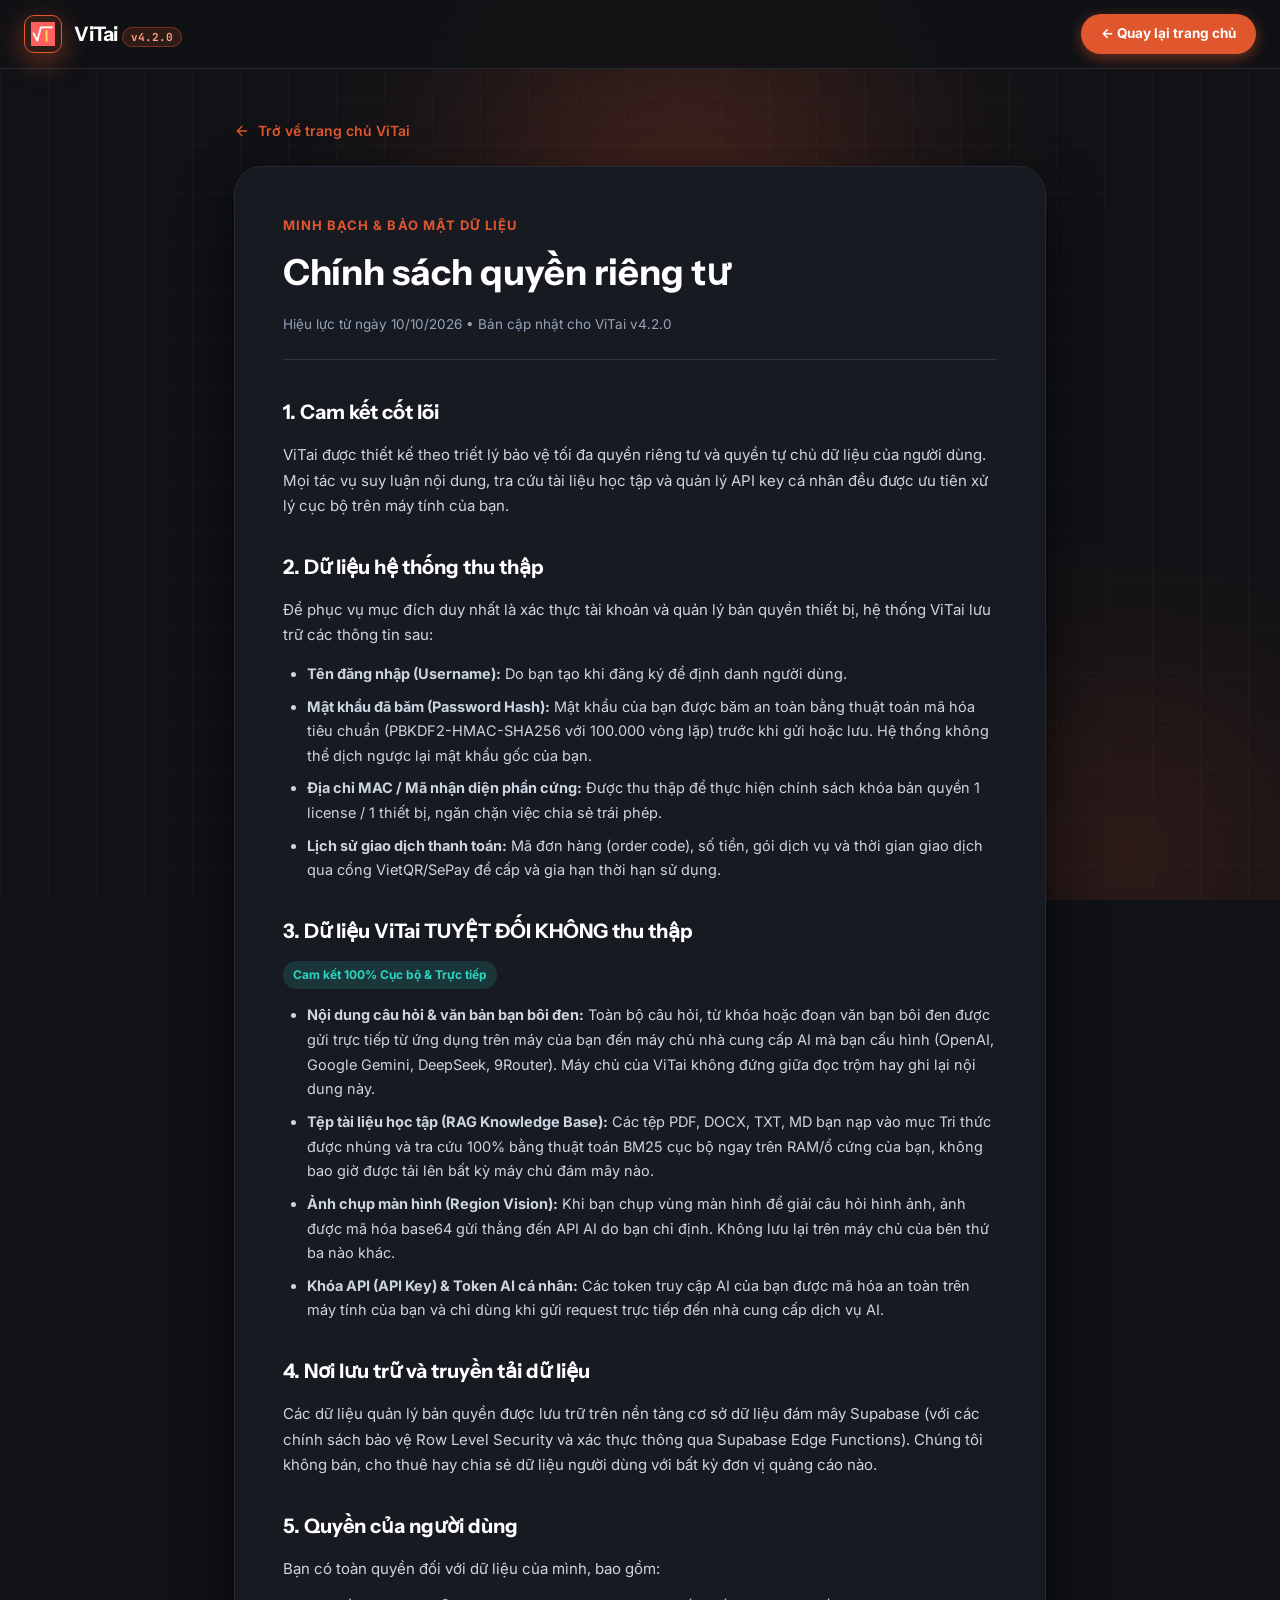
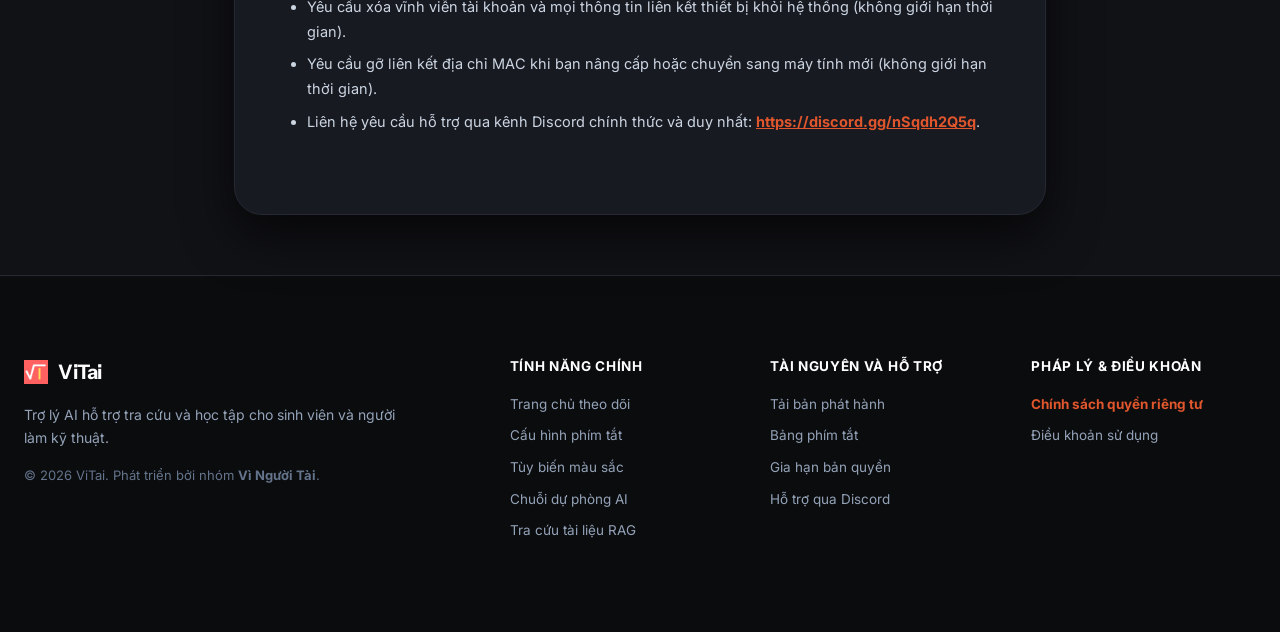
==== privacy.html @ c06ba9d6 "release(web): update to ViTai v4.2.0 and new month pack pricing" ====
<!DOCTYPE html>
<html lang="vi" data-theme="dark">
<head>
  <meta charset="UTF-8">
  <meta name="viewport" content="width=device-width, initial-scale=1.0, maximum-scale=1.0">
  <title>Chính sách quyền riêng tư - ViTai</title>
  <meta name="description" content="Chính sách quyền riêng tư và cam kết bảo vệ dữ liệu người dùng của ViTai.">
  <link rel="icon" type="image/x-icon" href="assets/icon.ico">
  
  <!-- Fonts -->
  <link rel="preconnect" href="https://fonts.googleapis.com">
  <link rel="preconnect" href="https://fonts.gstatic.com" crossorigin>
  <link href="https://fonts.googleapis.com/css2?family=Instrument+Sans:wght@500;600;700;800&family=Inter:wght@400;500;600;700;800&family=JetBrains+Mono:wght@500;700&display=swap" rel="stylesheet">
  
  <link rel="stylesheet" href="styles.css?v=4.2.0">
  <style>
    .legal-page-wrapper {
      max-width: 860px;
      margin: 120px auto 60px auto;
      padding: 0 24px;
      position: relative;
      z-index: 10;
    }
    .legal-card {
      background: var(--bg-surface);
      border: 1px solid var(--bg-surface-border);
      border-radius: var(--radius-xl);
      padding: 48px;
      box-shadow: var(--shadow-lg);
    }
    .legal-header {
      margin-bottom: 36px;
      border-bottom: 1px solid var(--bg-card-border);
      padding-bottom: 24px;
    }
    .legal-kicker {
      font-size: 13px;
      font-weight: 700;
      color: var(--accent-primary);
      text-transform: uppercase;
      letter-spacing: 0.08em;
      margin-bottom: 8px;
      display: block;
    }
    .legal-title {
      font-family: var(--font-display);
      font-size: 36px;
      font-weight: 800;
      color: var(--text-white);
      margin-bottom: 12px;
    }
    .legal-meta {
      font-size: 13.5px;
      color: var(--text-muted);
    }
    .legal-section {
      margin-bottom: 32px;
    }
    .legal-section h2 {
      font-family: var(--font-display);
      font-size: 20px;
      font-weight: 700;
      color: var(--text-white);
      margin-bottom: 14px;
      display: flex;
      align-items: center;
      gap: 10px;
    }
    .legal-section p {
      font-size: 15px;
      color: var(--text-primary);
      line-height: 1.7;
      margin-bottom: 14px;
    }
    .legal-section ul {
      padding-left: 24px;
      margin-bottom: 14px;
    }
    .legal-section li {
      font-size: 14.5px;
      color: var(--text-primary);
      line-height: 1.7;
      margin-bottom: 8px;
    }
    .legal-badge-safe {
      display: inline-block;
      padding: 4px 10px;
      border-radius: var(--radius-pill);
      background: rgba(45, 212, 191, 0.15);
      color: #2DD4BF;
      font-weight: 700;
      font-size: 12px;
    }
    .legal-badge-warn {
      display: inline-block;
      padding: 4px 10px;
      border-radius: var(--radius-pill);
      background: var(--accent-soft);
      color: #FFA07A;
      font-weight: 700;
      font-size: 12px;
    }
    .back-nav-link {
      display: inline-flex;
      align-items: center;
      gap: 8px;
      color: var(--accent-primary);
      font-weight: 600;
      font-size: 14px;
      margin-bottom: 24px;
    }
    .back-nav-link:hover {
      color: var(--accent-hover);
      transform: translateX(-4px);
    }
  </style>
</head>
<body>

  <!-- Background Ambient Glow & Grid -->
  <div class="ambient-glow" aria-hidden="true">
    <div class="glow-orb orb-primary"></div>
    <div class="glow-orb orb-secondary"></div>
    <div class="grid-overlay"></div>
  </div>

  <!-- NAVIGATION BAR (Rút gọn) -->
  <header class="navbar" id="navbar">
    <div class="nav-container">
      <a href="index.html" class="nav-brand" aria-label="ViTai Trang chủ">
        <div class="brand-logo-container">
          <img src="assets/logo.png" alt="ViTai Logo" class="brand-logo-img" onerror="this.src='assets/icon.ico'">
        </div>
        <div class="brand-info">
          <span class="brand-name">ViTai</span>
          <span class="brand-version-pill" data-app-version-v>v4.2.0</span>
        </div>
      </a>
      <div class="nav-actions">
        <a href="index.html" class="btn-nav-primary">
          <span>← Quay lại trang chủ</span>
        </a>
      </div>
    </div>
  </header>

  <!-- LEGAL CONTENT CONTAINER -->
  <main class="legal-page-wrapper">
    <a href="index.html" class="back-nav-link">
      <svg width="16" height="16" viewBox="0 0 24 24" fill="none" stroke="currentColor" stroke-width="2" stroke-linecap="round" stroke-linejoin="round">
        <line x1="19" y1="12" x2="5" y2="12"></line>
        <polyline points="12 19 5 12 12 5"></polyline>
      </svg>
      Trở về trang chủ ViTai
    </a>

    <article class="legal-card">
      <header class="legal-header">
        <span class="legal-kicker">MINH BẠCH & BẢO MẬT DỮ LIỆU</span>
        <h1 class="legal-title">Chính sách quyền riêng tư</h1>
        <p class="legal-meta">Hiệu lực từ ngày 10/10/2026 • Bản cập nhật cho ViTai v4.2.0</p>
      </header>

      <section class="legal-section">
        <h2>1. Cam kết cốt lõi</h2>
        <p>
          ViTai được thiết kế theo triết lý bảo vệ tối đa quyền riêng tư và quyền tự chủ dữ liệu của người dùng. Mọi tác vụ suy luận nội dung, tra cứu tài liệu học tập và quản lý API key cá nhân đều được ưu tiên xử lý cục bộ trên máy tính của bạn.
        </p>
      </section>

      <section class="legal-section">
        <h2>2. Dữ liệu hệ thống thu thập</h2>
        <p>Để phục vụ mục đích duy nhất là xác thực tài khoản và quản lý bản quyền thiết bị, hệ thống ViTai lưu trữ các thông tin sau:</p>
        <ul>
          <li><strong>Tên đăng nhập (Username):</strong> Do bạn tạo khi đăng ký để định danh người dùng.</li>
          <li><strong>Mật khẩu đã băm (Password Hash):</strong> Mật khẩu của bạn được băm an toàn bằng thuật toán mã hóa tiêu chuẩn (PBKDF2-HMAC-SHA256 với 100.000 vòng lặp) trước khi gửi hoặc lưu. Hệ thống không thể dịch ngược lại mật khẩu gốc của bạn.</li>
          <li><strong>Địa chỉ MAC / Mã nhận diện phần cứng:</strong> Được thu thập để thực hiện chính sách khóa bản quyền 1 license / 1 thiết bị, ngăn chặn việc chia sẻ trái phép.</li>
          <li><strong>Lịch sử giao dịch thanh toán:</strong> Mã đơn hàng (order code), số tiền, gói dịch vụ và thời gian giao dịch qua cổng VietQR/SePay để cấp và gia hạn thời hạn sử dụng.</li>
        </ul>
      </section>

      <section class="legal-section">
        <h2>3. Dữ liệu ViTai TUYỆT ĐỐI KHÔNG thu thập</h2>
        <p><span class="legal-badge-safe">Cam kết 100% Cục bộ & Trực tiếp</span></p>
        <ul>
          <li><strong>Nội dung câu hỏi & văn bản bạn bôi đen:</strong> Toàn bộ câu hỏi, từ khóa hoặc đoạn văn bạn bôi đen được gửi trực tiếp từ ứng dụng trên máy của bạn đến máy chủ nhà cung cấp AI mà bạn cấu hình (OpenAI, Google Gemini, DeepSeek, 9Router). Máy chủ của ViTai không đứng giữa đọc trộm hay ghi lại nội dung này.</li>
          <li><strong>Tệp tài liệu học tập (RAG Knowledge Base):</strong> Các tệp PDF, DOCX, TXT, MD bạn nạp vào mục Tri thức được nhúng và tra cứu 100% bằng thuật toán BM25 cục bộ ngay trên RAM/ổ cứng của bạn, không bao giờ được tải lên bất kỳ máy chủ đám mây nào.</li>
          <li><strong>Ảnh chụp màn hình (Region Vision):</strong> Khi bạn chụp vùng màn hình để giải câu hỏi hình ảnh, ảnh được mã hóa base64 gửi thẳng đến API AI do bạn chỉ định. Không lưu lại trên máy chủ của bên thứ ba nào khác.</li>
          <li><strong>Khóa API (API Key) & Token AI cá nhân:</strong> Các token truy cập AI của bạn được mã hóa an toàn trên máy tính của bạn và chỉ dùng khi gửi request trực tiếp đến nhà cung cấp dịch vụ AI.</li>
        </ul>
      </section>

      <section class="legal-section">
        <h2>4. Nơi lưu trữ và truyền tải dữ liệu</h2>
        <p>
          Các dữ liệu quản lý bản quyền được lưu trữ trên nền tảng cơ sở dữ liệu đám mây Supabase (với các chính sách bảo vệ Row Level Security và xác thực thông qua Supabase Edge Functions). Chúng tôi không bán, cho thuê hay chia sẻ dữ liệu người dùng với bất kỳ đơn vị quảng cáo nào.
        </p>
      </section>

      <section class="legal-section">
        <h2>5. Quyền của người dùng</h2>
        <p>Bạn có toàn quyền đối với dữ liệu của mình, bao gồm:</p>
        <ul>
          <li>Yêu cầu xóa vĩnh viễn tài khoản và mọi thông tin liên kết thiết bị khỏi hệ thống (không giới hạn thời gian).</li>
          <li>Yêu cầu gỡ liên kết địa chỉ MAC khi bạn nâng cấp hoặc chuyển sang máy tính mới (không giới hạn thời gian).</li>
          <li>Liên hệ yêu cầu hỗ trợ qua kênh Discord chính thức và duy nhất: <a href="https://discord.gg/nSqdh2Q5q" target="_blank" rel="noopener noreferrer" style="color: var(--accent-primary); font-weight: 700; text-decoration: underline;">https://discord.gg/nSqdh2Q5q</a>.</li>
        </ul>
      </section>
    </article>
  </main>

  <!-- FOOTER -->
  <footer class="footer">
    <div class="section-container footer-content">
      <div class="footer-brand-info">
        <div class="footer-brand-logo">
          <img src="assets/logo.png" alt="ViTai" class="brand-logo-img">
          <span class="brand-name">ViTai</span>
        </div>
        <p class="footer-tagline">
          Trợ lý AI hỗ trợ tra cứu và học tập cho sinh viên và người làm kỹ thuật.
        </p>
        <p class="footer-copyright">
          © 2026 ViTai. Phát triển bởi nhóm <strong>Vì Người Tài</strong>.
        </p>
      </div>

      <div class="footer-nav-col">
        <h4>Tính năng chính</h4>
        <a href="index.html#feature-trang-chu">Trang chủ theo dõi</a>
        <a href="index.html#feature-cau-hinh">Cấu hình phím tắt</a>
        <a href="index.html#feature-giao-dien">Tùy biến màu sắc</a>
        <a href="index.html#feature-nguon-ai">Chuỗi dự phòng AI</a>
        <a href="index.html#feature-tai-lieu">Tra cứu tài liệu RAG</a>
      </div>

      <div class="footer-nav-col">
        <h4>Tài nguyên và hỗ trợ</h4>
        <a href="index.html#download">Tải bản phát hành</a>
        <a href="index.html#hotkeys">Bảng phím tắt</a>
        <a href="index.html#pricing">Gia hạn bản quyền</a>
        <a href="https://discord.gg/nSqdh2Q5q" target="_blank" rel="noopener noreferrer">Hỗ trợ qua Discord</a>
      </div>

      <div class="footer-nav-col">
        <h4>Pháp lý & Điều khoản</h4>
        <a href="privacy.html" style="color: var(--accent-primary); font-weight: 700;">Chính sách quyền riêng tư</a>
        <a href="terms.html">Điều khoản sử dụng</a>
      </div>
    </div>
  </footer>

  <script src="app.js?v=4.2.0"></script>
</body>
</html>
---- styles.css ----
/* ==========================================================================
   ViTai v4.2.0 - Official Theme & Bencho UI System Specification
   Design Tokens matching ViTai src/vitai/ui/theme.py:
   - Dark Theme: Sleek Carbon (#111216, #181A22, #1E212B, #242836)
   - Signature ViTai Accent: #E0562D / #FF5722 (Coral / Burnt Orange)
   - Slate Text Hierarchy: #F8FAFC, #CBD5E1, #94A3B8, #64748B
   - Bencho Micro-Interactions: Image Compare Drag, Tilt, Pill Snapping
   ========================================================================== */

:root {
  /* ViTai Brand Accent (Coral / Burnt Orange) */
  --accent-primary: #E0562D;
  --accent-hover: #FF5722;
  --accent-active: #C4431C;
  --accent-glow: rgba(224, 86, 45, 0.45);
  --accent-soft: rgba(224, 86, 45, 0.15);

  /* Elevation Surface Hierarchy (Dark Carbon) */
  --bg-canvas: #111216;      /* e0 */
  --bg-surface: #181A22;     /* e1 */
  --bg-surface-border: #262933;
  --bg-card: #1E212B;        /* e2 */
  --bg-card-border: #2F3444;
  --bg-active: #242836;      /* e3 */

  /* Text System */
  --text-white: #FFFFFF;
  --text-strong: #F8FAFC;
  --text-primary: #CBD5E1;
  --text-muted: #94A3B8;
  --text-subtle: #64748B;

  /* Status Tokens */
  --status-green: #2DD4BF;
  --status-yellow: #F59E0B;
  --status-red: #EF4444;
  --status-blue: #3B82F6;

  /* Typography */
  --font-display: 'Instrument Sans', 'Segoe UI', -apple-system, sans-serif;
  --font-body: 'Inter', -apple-system, BlinkMacSystemFont, sans-serif;
  --font-mono: 'JetBrains Mono', Consolas, monospace;

  /* Layout Radius & Shadows */
  --radius-sm: 8px;
  --radius-md: 14px;
  --radius-lg: 20px;
  --radius-xl: 28px;
  --radius-pill: 9999px;

  --shadow-sm: 0 4px 12px rgba(0, 0, 0, 0.25);
  --shadow-md: 0 10px 30px rgba(0, 0, 0, 0.45);
  --shadow-lg: 0 20px 50px rgba(0, 0, 0, 0.65);
  --shadow-accent: 0 8px 28px var(--accent-glow);
}

/* ==========================================================================
   Reset & Global Baseline
   ========================================================================== */

*, *::before, *::after {
  box-sizing: border-box;
  margin: 0;
  padding: 0;
}

html {
  scroll-behavior: smooth;
  font-size: 16px;
  color-scheme: dark;
}

body {
  font-family: var(--font-body);
  background-color: var(--bg-canvas);
  color: var(--text-primary);
  line-height: 1.6;
  overflow-x: hidden;
  -webkit-font-smoothing: antialiased;
  -moz-osx-font-smoothing: grayscale;
  text-rendering: optimizeLegibility;
}

a {
  color: inherit;
  text-decoration: none;
  transition: all 0.2s ease;
}

button {
  font-family: inherit;
  cursor: pointer;
  border: none;
  outline: none;
  background: none;
  transition: all 0.2s ease;
}

/* ==========================================================================
   Ambient Background Glow & Tech Grid
   ========================================================================== */

.ambient-glow {
  position: absolute;
  top: 0;
  left: 0;
  width: 100%;
  height: 100%;
  pointer-events: none;
  overflow: hidden;
  z-index: 0;
}

.glow-orb {
  position: absolute;
  border-radius: 50%;
  filter: blur(100px);
  opacity: 0.35;
}

.orb-primary {
  top: -100px;
  left: 30%;
  width: 600px;
  height: 600px;
  background: radial-gradient(circle, var(--accent-primary) 0%, transparent 70%);
}

.orb-secondary {
  top: 600px;
  right: -100px;
  width: 500px;
  height: 500px;
  background: radial-gradient(circle, #FF5722 0%, transparent 70%);
  opacity: 0.2;
}

.grid-overlay {
  position: absolute;
  top: 0;
  left: 0;
  width: 100%;
  height: 100%;
  background-image: 
    linear-gradient(to right, rgba(255, 255, 255, 0.02) 1px, transparent 1px),
    linear-gradient(to bottom, rgba(255, 255, 255, 0.02) 1px, transparent 1px);
  background-size: 48px 48px;
}

/* ==========================================================================
   Navigation Bar (Glassmorphic)
   ========================================================================== */

.navbar {
  position: fixed;
  top: 0;
  left: 0;
  width: 100%;
  z-index: 1000;
  background: rgba(17, 18, 22, 0.85);
  backdrop-filter: blur(18px);
  -webkit-backdrop-filter: blur(18px);
  border-bottom: 1px solid var(--bg-surface-border);
  transition: all 0.3s ease;
}

.nav-container {
  max-width: 1320px;
  margin: 0 auto;
  padding: 14px 24px;
  display: flex;
  align-items: center;
  justify-content: space-between;
}

.nav-brand {
  display: flex;
  align-items: center;
  gap: 12px;
}

.brand-logo-container {
  width: 38px;
  height: 38px;
  border-radius: 10px;
  background: var(--accent-soft);
  border: 1px solid var(--accent-primary);
  display: flex;
  align-items: center;
  justify-content: center;
  box-shadow: var(--shadow-accent);
}

.brand-logo-img {
  width: 24px;
  height: 24px;
  object-fit: contain;
}

.brand-name {
  font-family: var(--font-display);
  font-size: 20px;
  font-weight: 800;
  color: var(--text-white);
  letter-spacing: -0.02em;
}

.brand-version-pill {
  font-family: var(--font-mono);
  font-size: 11px;
  font-weight: 700;
  background: var(--accent-soft);
  color: #FFA07A;
  border: 1px solid rgba(224, 86, 45, 0.4);
  padding: 2px 8px;
  border-radius: var(--radius-pill);
}

.nav-menu {
  display: flex;
  align-items: center;
  gap: 28px;
}

.nav-link {
  font-size: 14px;
  font-weight: 600;
  color: var(--text-muted);
  display: flex;
  align-items: center;
  gap: 6px;
  padding: 6px 0;
  position: relative;
}

.nav-link:hover {
  color: var(--text-white);
}

.nav-link::after {
  content: '';
  position: absolute;
  bottom: 0;
  left: 0;
  width: 0%;
  height: 2px;
  background: var(--accent-primary);
  border-radius: 2px;
  transition: width 0.25s ease;
}

.nav-link:hover::after {
  width: 100%;
}

.btn-nav-primary {
  display: inline-flex;
  align-items: center;
  gap: 8px;
  background: var(--accent-primary);
  color: #FFFFFF;
  font-size: 13.5px;
  font-weight: 700;
  padding: 9px 20px;
  border-radius: var(--radius-pill);
  box-shadow: 0 4px 14px var(--accent-glow);
  transition: all 0.25s ease;
}

.btn-nav-primary:hover {
  background: var(--accent-hover);
  transform: translateY(-2px);
  box-shadow: 0 6px 20px rgba(224, 86, 45, 0.65);
}

.burger-btn {
  display: none;
  flex-direction: column;
  gap: 6px;
  padding: 8px;
}

.burger-line {
  width: 22px;
  height: 2px;
  background: var(--text-white);
  border-radius: 2px;
}

/* Mobile Drawer */
.mobile-drawer {
  position: fixed;
  top: 0;
  right: -100%;
  width: 100%;
  max-width: 320px;
  height: 100vh;
  background: var(--bg-surface);
  z-index: 2000;
  padding: 24px;
  display: flex;
  flex-direction: column;
  box-shadow: -10px 0 35px rgba(0, 0, 0, 0.7);
  transition: right 0.35s cubic-bezier(0.16, 1, 0.3, 1);
}

.mobile-drawer.open {
  right: 0;
}

.drawer-header {
  display: flex;
  align-items: center;
  justify-content: space-between;
  margin-bottom: 28px;
}

.drawer-close-btn {
  font-size: 22px;
  color: var(--text-muted);
}

.drawer-menu {
  display: flex;
  flex-direction: column;
  gap: 16px;
}

.drawer-item {
  font-size: 15px;
  font-weight: 600;
  color: var(--text-white);
  padding: 8px 0;
}

.drawer-footer {
  margin-top: auto;
}

/* ==========================================================================
   Hero Section
   ========================================================================== */

.hero-section {
  position: relative;
  padding-top: 130px;
  padding-bottom: 90px;
  background: radial-gradient(circle at 50% 15%, rgba(224, 86, 45, 0.15) 0%, rgba(17, 18, 22, 0.98) 75%);
  overflow: hidden;
}

.section-container {
  max-width: 1320px;
  margin: 0 auto;
  padding: 0 24px;
}

.hero-grid {
  display: grid;
  grid-template-columns: 1.05fr 1.15fr;
  align-items: center;
  gap: 52px;
  position: relative;
  z-index: 10;
}

.hero-chip {
  display: inline-flex;
  align-items: center;
  gap: 8px;
  background: var(--accent-soft);
  border: 1px solid rgba(224, 86, 45, 0.35);
  padding: 6px 16px;
  border-radius: var(--radius-pill);
  font-size: 13px;
  color: #FFA07A;
  margin-bottom: 24px;
}

.chip-dot {
  width: 8px;
  height: 8px;
  border-radius: 50%;
  background: var(--accent-primary);
  box-shadow: 0 0 10px var(--accent-primary);
}

.hero-heading {
  font-family: var(--font-display);
  font-size: 46px;
  font-weight: 800;
  line-height: 1.15;
  letter-spacing: -0.03em;
  color: var(--text-white);
  margin-bottom: 20px;
}

.hero-word {
  display: inline-block;
  will-change: transform, opacity;
}

.gradient-text {
  background: linear-gradient(135deg, #FFFFFF 20%, #FFA07A 60%, var(--accent-primary) 100%);
  -webkit-background-clip: text;
  -webkit-text-fill-color: transparent;
}

.hero-subtext {
  font-size: 17px;
  color: var(--text-muted);
  line-height: 1.6;
  margin-bottom: 32px;
  max-width: 540px;
}

.hero-subtext strong {
  color: var(--text-white);
}

.hero-cta-wrapper {
  display: flex;
  align-items: center;
  gap: 16px;
  margin-bottom: 36px;
  flex-wrap: wrap;
}

.btn-hero-primary {
  display: inline-flex;
  align-items: center;
  gap: 14px;
  background: var(--accent-primary);
  color: #FFFFFF;
  padding: 15px 30px;
  border-radius: var(--radius-pill);
  box-shadow: var(--shadow-accent);
  transition: all 0.25s cubic-bezier(0.16, 1, 0.3, 1);
}

.btn-hero-primary:hover {
  background: var(--accent-hover);
  transform: translateY(-3px) scale(1.02);
  box-shadow: 0 12px 32px rgba(224, 86, 45, 0.65);
}

.btn-hero-secondary {
  display: inline-flex;
  align-items: center;
  gap: 14px;
  background: var(--bg-surface);
  color: var(--text-white);
  border: 1px solid var(--bg-surface-border);
  padding: 15px 28px;
  border-radius: var(--radius-pill);
  transition: all 0.25s ease;
}

.btn-hero-secondary:hover {
  background: var(--bg-card);
  border-color: var(--accent-primary);
  transform: translateY(-3px);
}

.cta-text-group {
  display: flex;
  flex-direction: column;
  text-align: left;
}

.cta-main {
  font-size: 15px;
  font-weight: 800;
  line-height: 1.2;
}

.cta-sub {
  font-size: 12px;
  font-weight: 500;
  opacity: 0.8;
}

.hero-metrics {
  display: flex;
  align-items: center;
  gap: 20px;
  padding-top: 20px;
  border-top: 1px solid rgba(255, 255, 255, 0.08);
}

.metric-item {
  display: flex;
  flex-direction: column;
}

.metric-value {
  font-family: var(--font-display);
  font-size: 22px;
  font-weight: 800;
  color: var(--text-white);
}

.metric-label {
  font-size: 12px;
  color: var(--text-subtle);
}

.metric-divider {
  width: 1px;
  height: 28px;
  background: rgba(255, 255, 255, 0.08);
}

/* ==========================================================================
   Hero Visual Frame & Bencho Card Setup
   ========================================================================== */

.hero-card-frame {
  background: var(--bg-surface);
  border: 1px solid var(--bg-surface-border);
  border-radius: var(--radius-xl);
  overflow: hidden;
  box-shadow: var(--shadow-lg), 0 0 35px rgba(224, 86, 45, 0.2);
}

.card-glass-header {
  background: var(--bg-card);
  padding: 12px 18px;
  border-bottom: 1px solid var(--bg-surface-border);
  display: flex;
  align-items: center;
  gap: 12px;
}

.window-dots {
  display: flex;
  align-items: center;
  gap: 6px;
}

.dot {
  width: 9px;
  height: 9px;
  border-radius: 50%;
}

.dot.red { background: #EF4444; }
.dot.yellow { background: #F59E0B; }
.dot.green { background: #10B981; }

.window-title-tag {
  font-size: 12px;
  font-weight: 700;
  color: var(--text-white);
  flex-grow: 1;
}

.drag-hint-pill {
  font-size: 11px;
  font-weight: 600;
  color: var(--accent-primary);
  background: var(--accent-soft);
  padding: 3px 8px;
  border-radius: var(--radius-pill);
}

/* ==========================================================================
   BENCHO IMAGE COMPARE COMPONENT (Core Interactive Element)
   ========================================================================== */

.bencho-compare-widget {
  width: 100%;
  position: relative;
  background: #0B0C0E;
  user-select: none;
  -webkit-user-select: none;
}

.compare-viewport {
  position: relative;
  width: 100%;
  overflow: hidden;
  aspect-ratio: 1020 / 700;
  cursor: ew-resize;
  background: #0B0C0E;
}

.compare-layer {
  position: absolute;
  top: 0;
  left: 0;
  width: 100%;
  height: 100%;
  object-fit: cover;
  pointer-events: none;
  display: block;
}

.compare-layer-clip {
  position: absolute;
  top: 0;
  left: 0;
  width: 100%;
  height: 100%;
  overflow: hidden;
  pointer-events: none;
  transition: clip-path 0.05s linear;
}

/* Vertical Draggable Divider Line & Handle */
.compare-divider {
  position: absolute;
  top: 0;
  bottom: 0;
  width: 2px;
  pointer-events: none;
  z-index: 30;
  transform: translateX(-50%);
  transition: left 0.05s linear;
}

.divider-line {
  position: absolute;
  top: 0;
  bottom: 0;
  left: 0;
  width: 2px;
  background: #FFFFFF;
  box-shadow: 0 0 10px rgba(0, 0, 0, 0.7), 0 0 4px var(--accent-primary);
}

.divider-handle {
  position: absolute;
  top: 50%;
  left: 50%;
  transform: translate(-50%, -50%);
  width: 36px;
  height: 36px;
  border-radius: 50%;
  background: #FFFFFF;
  color: #111216;
  display: flex;
  align-items: center;
  justify-content: center;
  box-shadow: 0 4px 16px rgba(0, 0, 0, 0.6), 0 0 12px var(--accent-glow);
  pointer-events: auto;
  cursor: ew-resize;
  border: 2px solid var(--accent-primary);
  transition: transform 0.2s ease, box-shadow 0.2s ease;
}

.divider-handle:hover {
  transform: translate(-50%, -50%) scale(1.15);
  box-shadow: 0 6px 20px rgba(224, 86, 45, 0.7);
}

/* Floating Badges for Dark and Light Theme */
.theme-label-tag {
  position: absolute;
  bottom: 14px;
  display: inline-flex;
  align-items: center;
  gap: 6px;
  padding: 5px 12px;
  border-radius: var(--radius-pill);
  font-size: 11.5px;
  font-weight: 700;
  backdrop-filter: blur(12px);
  z-index: 25;
  pointer-events: none;
}

.tag-dark {
  left: 14px;
  background: rgba(17, 18, 22, 0.85);
  color: #FFFFFF;
  border: 1px solid rgba(255, 255, 255, 0.15);
}

.tag-light {
  right: 14px;
  background: rgba(255, 255, 255, 0.9);
  color: #0F172A;
  border: 1px solid rgba(0, 0, 0, 0.1);
  box-shadow: 0 2px 10px rgba(0, 0, 0, 0.15);
}

.dot-indicator {
  width: 7px;
  height: 7px;
  border-radius: 50%;
}

.dark-dot { background: var(--accent-primary); }
.light-dot { background: #3B82F6; }

/* Snapping Action Toolbar */
.compare-action-bar {
  background: var(--bg-card);
  padding: 12px 18px;
  border-top: 1px solid var(--bg-surface-border);
  display: flex;
  align-items: center;
  justify-content: space-between;
  gap: 16px;
}

.compare-caption {
  font-size: 12.5px;
  color: var(--text-muted);
  line-height: 1.4;
}

.snap-buttons {
  display: flex;
  align-items: center;
  gap: 6px;
  flex-shrink: 0;
}

.snap-btn {
  font-size: 11.5px;
  font-weight: 700;
  color: var(--text-muted);
  background: rgba(255, 255, 255, 0.05);
  border: 1px solid rgba(255, 255, 255, 0.08);
  padding: 5px 11px;
  border-radius: var(--radius-sm);
  transition: all 0.2s ease;
}

.snap-btn:hover {
  background: rgba(255, 255, 255, 0.12);
  color: var(--text-white);
}

.snap-btn.active {
  background: var(--accent-primary);
  color: #FFFFFF;
  border-color: var(--accent-primary);
  box-shadow: 0 2px 8px var(--accent-glow);
}

/* ==========================================================================
   Sticky Feature Pills Bar (Bencho Navigation)
   ========================================================================== */

.feature-pills-bar {
  position: sticky;
  top: 67px;
  z-index: 900;
  background: rgba(17, 18, 22, 0.92);
  backdrop-filter: blur(16px);
  border-bottom: 1px solid var(--bg-surface-border);
  padding: 12px 0;
}

.pills-scroll-container {
  max-width: 1320px;
  margin: 0 auto;
  padding: 0 24px;
  display: flex;
  align-items: center;
  gap: 10px;
  overflow-x: auto;
  scrollbar-width: none;
}

.pills-scroll-container::-webkit-scrollbar {
  display: none;
}

.feature-pill {
  display: inline-flex;
  align-items: center;
  gap: 7px;
  background: var(--bg-surface);
  border: 1px solid var(--bg-surface-border);
  padding: 8px 16px;
  border-radius: var(--radius-pill);
  font-size: 13px;
  font-weight: 600;
  color: var(--text-muted);
  white-space: nowrap;
  transition: all 0.2s ease;
}

.feature-pill:hover {
  color: var(--text-white);
  border-color: rgba(224, 86, 45, 0.4);
  background: var(--bg-card);
}

.feature-pill.active {
  background: var(--accent-soft);
  color: #FFA07A;
  border-color: var(--accent-primary);
  box-shadow: 0 2px 10px rgba(224, 86, 45, 0.25);
}

/* ==========================================================================
   9 Feature Detail Sections (Alternating 2-Column Rows)
   ========================================================================== */

.showcase-sections-wrapper {
  padding: 40px 0 80px 0;
}

.feature-detail-section {
  padding: 90px 0;
  border-bottom: 1px solid rgba(255, 255, 255, 0.05);
}

.feature-detail-section.alt-surface {
  background-color: #14161C;
}

.feature-detail-grid {
  display: grid;
  grid-template-columns: 1fr 1.15fr;
  align-items: center;
  gap: 56px;
}

.feature-detail-grid.reverse {
  grid-template-columns: 1.15fr 1fr;
}

.feature-info-col {
  max-width: 540px;
}

.kicker-tag {
  font-size: 12px;
  font-weight: 800;
  letter-spacing: 0.08em;
  color: var(--accent-primary);
  display: inline-block;
  margin-bottom: 12px;
}

.feature-title {
  font-family: var(--font-display);
  font-size: 32px;
  font-weight: 800;
  line-height: 1.25;
  color: var(--text-white);
  margin-bottom: 18px;
}

.feature-description {
  font-size: 15.5px;
  color: var(--text-muted);
  line-height: 1.65;
  margin-bottom: 24px;
}

.feature-highlights {
  list-style: none;
  display: flex;
  flex-direction: column;
  gap: 14px;
}

.feature-highlights li {
  position: relative;
  padding-left: 22px;
  font-size: 14px;
  color: var(--text-muted);
  line-height: 1.5;
}

.feature-highlights li::before {
  content: '✦';
  position: absolute;
  left: 0;
  top: 0;
  color: var(--accent-primary);
  font-size: 13px;
}

.feature-highlights strong {
  color: var(--text-white);
}

.feature-highlights code {
  font-family: var(--font-mono);
  background: rgba(0, 0, 0, 0.35);
  color: #FFA07A;
  padding: 2px 5px;
  border-radius: 4px;
}

.feature-visual-col {
  border-radius: var(--radius-xl);
  overflow: hidden;
  box-shadow: var(--shadow-md);
  border: 1px solid var(--bg-surface-border);
}

/* ==========================================================================
   Hotkey Matrix Table
   ========================================================================== */

.hotkeys-section {
  padding: 100px 0;
  background-color: var(--bg-canvas);
}

.section-header-center {
  text-align: center;
  max-width: 720px;
  margin: 0 auto 60px auto;
}

.section-kicker {
  font-size: 12.5px;
  font-weight: 800;
  letter-spacing: 0.1em;
  color: var(--accent-primary);
  display: inline-block;
  margin-bottom: 12px;
}

.section-title {
  font-family: var(--font-display);
  font-size: 36px;
  font-weight: 800;
  line-height: 1.2;
  color: var(--text-white);
  margin-bottom: 16px;
}

.section-subtitle {
  font-size: 16px;
  color: var(--text-muted);
}

.hotkey-table-card {
  background: var(--bg-surface);
  border: 1px solid var(--bg-surface-border);
  border-radius: var(--radius-xl);
  overflow: hidden;
  box-shadow: var(--shadow-md);
}

.table-responsive {
  overflow-x: auto;
}

.bencho-table {
  width: 100%;
  border-collapse: collapse;
  text-align: left;
}

.bencho-table th {
  background: var(--bg-card);
  padding: 16px 22px;
  font-size: 13px;
  font-weight: 700;
  color: var(--accent-primary);
  text-transform: uppercase;
  letter-spacing: 0.05em;
  border-bottom: 1px solid var(--bg-surface-border);
}

.bencho-table td {
  padding: 18px 22px;
  font-size: 14px;
  color: var(--text-muted);
  border-bottom: 1px solid rgba(255, 255, 255, 0.04);
}

.bencho-table tr:last-child td {
  border-bottom: none;
}

.bencho-table tr:hover td {
  background: rgba(255, 255, 255, 0.02);
}

.kbd {
  display: inline-block;
  font-family: var(--font-mono);
  font-size: 13px;
  font-weight: 700;
  background: #0B0C0E;
  color: #FFFFFF;
  padding: 5px 10px;
  border-radius: 6px;
  box-shadow: 0 2px 0 #000;
  border: 1px solid rgba(255, 255, 255, 0.12);
  margin-right: 4px;
}

/* ==========================================================================
   Download Hub Section
   ========================================================================== */

.download-section {
  padding: 100px 0;
  background: #14161C;
  border-top: 1px solid var(--bg-surface-border);
  border-bottom: 1px solid var(--bg-surface-border);
}

.download-cards-grid {
  display: flex;
  justify-content: center;
  align-items: stretch;
  max-width: 680px;
  margin: 0 auto;
}

.download-card {
  width: 100%;
  background: var(--bg-surface);
  border: 1px solid var(--bg-surface-border);
  border-radius: var(--radius-xl);
  padding: 38px;
  display: flex;
  flex-direction: column;
  position: relative;
  transition: all 0.3s ease;
  opacity: 1 !important;
  visibility: visible !important;
}

.download-card[hidden] {
  display: none !important;
  visibility: hidden !important;
}

.dl-switch-os-link {
  display: inline-flex;
  align-items: center;
  gap: 6px;
  margin-top: 18px;
  font-size: 13px;
  font-weight: 600;
  color: var(--text-muted);
  cursor: pointer;
  background: none;
  border: none;
  padding: 6px 12px;
  border-radius: var(--radius-sm);
  background: rgba(255, 255, 255, 0.04);
  align-self: center;
  transition: all 0.2s ease;
}

.dl-switch-os-link:hover {
  color: var(--accent-hover);
  background: rgba(255, 255, 255, 0.08);
}

.download-card:hover {
  transform: translateY(-4px);
  box-shadow: var(--shadow-lg);
}

.download-card.featured-download {
  border-color: var(--accent-primary);
  background: linear-gradient(180deg, rgba(224, 86, 45, 0.1) 0%, var(--bg-surface) 100%);
  box-shadow: 0 0 35px rgba(224, 86, 45, 0.2);
}

.download-badge {
  position: absolute;
  top: 18px;
  right: 24px;
  font-size: 11px;
  font-weight: 800;
  background: var(--accent-primary);
  color: #FFFFFF;
  padding: 4px 14px;
  border-radius: var(--radius-pill);
}

.dl-os-row {
  display: flex;
  align-items: center;
  gap: 18px;
  margin-bottom: 24px;
}

.dl-os-icon {
  width: 60px;
  height: 60px;
  border-radius: var(--radius-md);
  display: flex;
  align-items: center;
  justify-content: center;
}

.dl-os-icon.win-icon {
  background: rgba(0, 164, 239, 0.15);
  color: #00A4EF;
}

.dl-os-icon.linux-icon {
  background: rgba(254, 231, 92, 0.15);
  color: #FEE75C;
}

.dl-title {
  font-family: var(--font-display);
  font-size: 24px;
  font-weight: 800;
  color: var(--text-white);
}

.dl-sub {
  font-size: 13.5px;
  color: var(--text-subtle);
}

.dl-specs-box {
  display: flex;
  flex-direction: column;
  gap: 10px;
  background: var(--bg-card);
  padding: 18px 20px;
  border-radius: var(--radius-md);
  margin-bottom: 28px;
}

.spec-item {
  display: flex;
  justify-content: space-between;
  font-size: 13px;
  color: var(--text-muted);
}

.spec-item strong {
  color: var(--text-white);
}

.dl-btn-group {
  display: flex;
  flex-direction: column;
  gap: 12px;
  margin-top: auto;
  margin-bottom: 20px;
}

.btn-dl-primary {
  display: flex;
  align-items: center;
  justify-content: center;
  gap: 10px;
  background: var(--accent-primary);
  color: #FFFFFF;
  padding: 14px 22px;
  border-radius: var(--radius-pill);
  font-size: 15px;
  font-weight: 700;
  box-shadow: var(--shadow-accent);
}

.btn-dl-primary:hover {
  background: var(--accent-hover);
  transform: translateY(-2px);
  box-shadow: 0 8px 24px rgba(224, 86, 45, 0.65);
}

.btn-dl-secondary {
  display: flex;
  align-items: center;
  justify-content: center;
  gap: 10px;
  background: rgba(255, 255, 255, 0.06);
  color: var(--text-muted);
  border: 1px solid var(--bg-surface-border);
  padding: 14px 22px;
  border-radius: var(--radius-pill);
  font-size: 14px;
  font-weight: 600;
}

.btn-dl-secondary:hover {
  background: rgba(255, 255, 255, 0.12);
  color: var(--text-white);
}

.dl-guide-note {
  font-size: 12px;
  color: var(--text-subtle);
  line-height: 1.5;
}

.dl-guide-note code {
  font-family: var(--font-mono);
  background: rgba(0, 0, 0, 0.35);
  color: #FFA07A;
  padding: 2px 6px;
  border-radius: 4px;
}

/* ==========================================================================
   Pricing & VietQR Modal
   ========================================================================== */

.pricing-section {
  padding: 100px 0;
  background: var(--bg-canvas);
}

.pricing-grid {
  display: grid;
  grid-template-columns: 1fr 1.15fr;
  gap: 32px;
  max-width: 940px;
  margin: 0 auto;
  align-items: center;
}

.pricing-card {
  background: var(--bg-surface);
  border: 1px solid var(--bg-surface-border);
  border-radius: var(--radius-xl);
  padding: 40px;
  display: flex;
  flex-direction: column;
  position: relative;
  transition: transform 0.25s ease, box-shadow 0.25s ease, border-color 0.25s ease;
}

.pricing-card:hover {
  transform: translateY(-4px);
  box-shadow: var(--shadow-lg);
}

.pricing-card.featured-plan {
  border-color: var(--accent-primary);
  background: linear-gradient(180deg, rgba(224, 86, 45, 0.12) 0%, var(--bg-surface) 100%);
  box-shadow: 0 0 35px rgba(224, 86, 45, 0.25);
  transform: scale(1.03);
}

.pricing-card.featured-plan:hover {
  transform: scale(1.03) translateY(-4px);
  box-shadow: 0 16px 45px rgba(224, 86, 45, 0.35);
}

.plan-highlight-badge {
  position: absolute;
  top: -14px;
  right: 28px;
  background: var(--status-green);
  color: #042F2E;
  font-size: 11.5px;
  font-weight: 800;
  padding: 4px 14px;
  border-radius: var(--radius-pill);
}

.plan-name {
  font-family: var(--font-display);
  font-size: 22px;
  font-weight: 800;
  color: var(--text-white);
  margin-bottom: 12px;
}

.plan-price-wrap {
  display: flex;
  align-items: baseline;
  gap: 6px;
}

.price-amount {
  font-family: var(--font-display);
  font-size: 40px;
  font-weight: 900;
  color: var(--text-white);
  line-height: 1;
}

.price-curr {
  font-size: 18px;
  font-weight: 600;
  color: var(--text-muted);
}

.plan-duration {
  font-size: 13px;
  color: var(--text-subtle);
  margin-top: 8px;
}

.plan-checklist {
  list-style: none;
  display: flex;
  flex-direction: column;
  gap: 12px;
  margin: 28px 0 32px 0;
}

.plan-checklist li {
  font-size: 14px;
  color: var(--text-muted);
}

.plan-checklist strong {
  color: var(--status-green);
}

.btn-pricing {
  width: 100%;
  padding: 14px;
  border-radius: var(--radius-pill);
  font-size: 15px;
  font-weight: 700;
  text-align: center;
  background: rgba(255, 255, 255, 0.08);
  color: var(--text-white);
  border: 1px solid var(--bg-surface-border);
}

.btn-pricing:hover {
  background: rgba(255, 255, 255, 0.16);
  transform: translateY(-2px);
}

.btn-pricing.primary-action {
  background: var(--accent-primary);
  border-color: var(--accent-primary);
  box-shadow: var(--shadow-accent);
}

.btn-pricing.primary-action:hover {
  background: var(--accent-hover);
  box-shadow: 0 8px 24px rgba(224, 86, 45, 0.65);
}

.pricing-note-sub {
  font-size: 14px;
  color: var(--accent-hover);
  margin-top: 8px;
  font-weight: 500;
}

/* Discord Community Banner in Download Section */
.discord-community-card {
  margin-top: 36px;
  background: linear-gradient(135deg, rgba(88, 101, 242, 0.12) 0%, rgba(30, 33, 43, 0.95) 100%);
  border: 1px solid rgba(88, 101, 242, 0.35);
  border-radius: var(--radius-xl);
  padding: 28px 36px;
  display: flex;
  align-items: center;
  justify-content: space-between;
  gap: 24px;
  box-shadow: 0 10px 30px rgba(0, 0, 0, 0.35);
  transition: transform 0.25s ease, border-color 0.25s ease, box-shadow 0.25s ease;
}

.discord-community-card:hover {
  transform: translateY(-3px);
  border-color: rgba(88, 101, 242, 0.65);
  box-shadow: 0 14px 40px rgba(88, 101, 242, 0.25);
}

.discord-card-left {
  display: flex;
  align-items: center;
  gap: 20px;
}

.discord-icon-badge {
  width: 56px;
  height: 56px;
  border-radius: 16px;
  background: #5865F2;
  color: #FFFFFF;
  display: flex;
  align-items: center;
  justify-content: center;
  flex-shrink: 0;
  box-shadow: 0 8px 24px rgba(88, 101, 242, 0.45);
}

.discord-card-title {
  font-family: var(--font-display);
  font-size: 18px;
  font-weight: 700;
  color: var(--text-white);
  margin-bottom: 6px;
}

.discord-card-desc {
  font-size: 14px;
  color: var(--text-muted);
  line-height: 1.5;
  max-width: 600px;
}

.btn-discord-join {
  display: inline-flex;
  align-items: center;
  gap: 10px;
  background: #5865F2;
  color: #FFFFFF;
  padding: 13px 24px;
  border-radius: var(--radius-pill);
  font-size: 14px;
  font-weight: 700;
  white-space: nowrap;
  box-shadow: 0 6px 20px rgba(88, 101, 242, 0.35);
  transition: all 0.25s ease;
}

.btn-discord-join:hover {
  background: #4752C4;
  transform: translateY(-2px);
  box-shadow: 0 10px 28px rgba(88, 101, 242, 0.55);
}

@media (max-width: 768px) {
  .discord-community-card {
    flex-direction: column;
    text-align: center;
    padding: 24px;
  }
  .discord-card-left {
    flex-direction: column;
    text-align: center;
  }
  .btn-discord-join {
    width: 100%;
    justify-content: center;
  }
}

/* Toast */
.bencho-toast {
  position: fixed;
  bottom: 28px;
  right: 28px;
  background: var(--accent-primary);
  color: #FFFFFF;
  padding: 12px 24px;
  border-radius: var(--radius-pill);
  font-size: 14px;
  font-weight: 700;
  box-shadow: var(--shadow-accent);
  z-index: 4000;
  opacity: 0;
  transform: translateY(12px);
  transition: all 0.25s ease;
  pointer-events: none;
}

.bencho-toast.show {
  opacity: 1;
  transform: translateY(0);
}

/* ==========================================================================
   Footer
   ========================================================================== */

.footer {
  background: #0B0C0E;
  padding: 80px 0 40px 0;
  border-top: 1px solid var(--bg-surface-border);
}

.footer-content {
  display: grid;
  grid-template-columns: 2fr 1fr 1fr 1fr;
  gap: 36px;
  margin-bottom: 40px;
}

.footer-brand-logo {
  display: flex;
  align-items: center;
  gap: 10px;
  margin-bottom: 16px;
}

.footer-tagline {
  font-size: 14px;
  color: var(--text-muted);
  margin-bottom: 16px;
  max-width: 380px;
}

.footer-copyright {
  font-size: 13px;
  color: var(--text-subtle);
}

.footer-copyright a {
  color: var(--accent-primary);
  text-decoration: underline;
}

.footer-nav-col h4 {
  font-size: 13.5px;
  font-weight: 700;
  color: var(--text-white);
  text-transform: uppercase;
  letter-spacing: 0.05em;
  margin-bottom: 16px;
}

.footer-nav-col a {
  display: block;
  font-size: 13.5px;
  color: var(--text-muted);
  margin-bottom: 10px;
}

.footer-nav-col a:hover {
  color: var(--accent-primary);
  transform: translateX(3px);
}

/* ==========================================================================
   Responsive Breakpoints
   ========================================================================== */

@media (max-width: 1024px) {
  .hero-grid {
    grid-template-columns: 1fr;
    text-align: center;
  }

  .hero-subtext {
    margin-left: auto;
    margin-right: auto;
  }

  .hero-cta-wrapper {
    justify-content: center;
  }

  .hero-metrics {
    justify-content: center;
  }

  .feature-detail-grid,
  .feature-detail-grid.reverse {
    grid-template-columns: 1fr;
    gap: 40px;
  }

  .feature-info-col {
    max-width: 100%;
  }

  .download-cards-grid {
    grid-template-columns: 1fr;
  }

  .pricing-grid {
    grid-template-columns: 1fr;
    max-width: 480px;
  }

  .pricing-card.featured-plan {
    transform: none;
  }

  .footer-content {
    grid-template-columns: 1fr 1fr;
  }
}

@media (max-width: 768px) {
  .nav-menu, .btn-nav-primary {
    display: none;
  }

  .burger-btn {
    display: flex;
  }

  .hero-heading {
    font-size: 34px;
  }

  .feature-title {
    font-size: 26px;
  }

  .footer-content {
    grid-template-columns: 1fr;
    gap: 32px;
  }
}

/* ==========================================================================
   Mandatory First-Time Disclaimer Modal
   ========================================================================== */
.disclaimer-overlay {
  position: fixed;
  inset: 0;
  z-index: 99999;
  background: rgba(9, 10, 14, 0.9);
  backdrop-filter: blur(20px);
  -webkit-backdrop-filter: blur(20px);
  display: flex;
  align-items: center;
  justify-content: center;
  padding: 20px;
  opacity: 0;
  visibility: hidden;
  transition: opacity 0.25s ease, visibility 0.25s ease;
}

.disclaimer-overlay.active {
  opacity: 1;
  visibility: visible;
}

.disclaimer-dialog {
  background: var(--bg-surface);
  border: 1px solid var(--bg-card-border);
  border-radius: var(--radius-xl);
  box-shadow: 0 24px 64px rgba(0, 0, 0, 0.75), 0 0 0 1px rgba(255, 255, 255, 0.05);
  max-width: 580px;
  width: 100%;
  max-height: 90vh;
  overflow-y: auto;
  padding: 36px 32px;
  display: flex;
  flex-direction: column;
  text-align: left;
  transform: scale(0.97) translateY(12px);
  transition: transform 0.25s cubic-bezier(0.16, 1, 0.3, 1);
}

.disclaimer-overlay.active .disclaimer-dialog {
  transform: scale(1) translateY(0);
}

.disclaimer-icon-wrap {
  width: 52px;
  height: 52px;
  border-radius: 14px;
  background: var(--accent-soft);
  color: var(--accent-primary);
  display: flex;
  align-items: center;
  justify-content: center;
  margin-bottom: 20px;
  border: 1px solid rgba(224, 86, 45, 0.3);
  flex-shrink: 0;
}

.disclaimer-title {
  font-family: var(--font-display);
  font-size: 24px;
  font-weight: 800;
  color: var(--text-white);
  letter-spacing: -0.02em;
  margin-bottom: 16px;
}

.disclaimer-body {
  font-size: 14.5px;
  line-height: 1.65;
  color: var(--text-primary);
  display: flex;
  flex-direction: column;
  gap: 14px;
  margin-bottom: 18px;
}

.disclaimer-body p {
  margin: 0;
}

.disclaimer-sub-note {
  font-size: 13px;
  color: var(--text-muted);
  margin-bottom: 26px;
}

.disclaimer-sub-note a {
  color: var(--accent-hover);
  text-decoration: underline;
  text-underline-offset: 3px;
  font-weight: 600;
}

.disclaimer-sub-note a:hover {
  color: var(--text-white);
}

.disclaimer-checkbox-row {
  display: flex;
  align-items: flex-start;
  gap: 12px;
  cursor: pointer;
  margin-bottom: 20px;
  padding: 12px 14px;
  background: rgba(255, 255, 255, 0.03);
  border: 1px solid var(--border-subtle);
  border-radius: var(--radius-md);
  font-size: 13px;
  line-height: 1.55;
  color: var(--text-primary);
  text-align: left;
  user-select: none;
  transition: border-color 0.2s ease, background 0.2s ease;
}

.disclaimer-checkbox-row:hover {
  background: rgba(255, 255, 255, 0.05);
  border-color: rgba(224, 86, 45, 0.4);
}

.disclaimer-checkbox-row input[type="checkbox"] {
  margin-top: 2px;
  width: 17px;
  height: 17px;
  accent-color: var(--accent-primary);
  flex-shrink: 0;
  cursor: pointer;
}

.disclaimer-actions {
  display: flex;
  flex-direction: column;
}

.disclaimer-btn-accept {
  background: var(--accent-primary);
  color: #ffffff;
  font-family: var(--font-body);
  font-size: 14.5px;
  font-weight: 700;
  line-height: 1.45;
  padding: 16px 24px;
  border-radius: var(--radius-md);
  min-height: 50px;
  cursor: pointer;
  text-align: center;
  box-shadow: 0 4px 16px var(--accent-glow);
  transition: background 0.2s ease, transform 0.2s ease, box-shadow 0.2s ease, opacity 0.2s ease;
  border: none;
}

.disclaimer-btn-accept:hover:not(:disabled) {
  background: var(--accent-hover);
  transform: translateY(-1px);
  box-shadow: 0 6px 22px var(--accent-glow);
}

.disclaimer-btn-accept:active:not(:disabled) {
  transform: translateY(0);
}

.disclaimer-btn-accept:disabled {
  background: rgba(255, 255, 255, 0.06);
  color: var(--text-muted);
  cursor: not-allowed;
  transform: none;
  box-shadow: none;
  opacity: 0.55;
  border: 1px solid var(--border-subtle);
}

.disclaimer-btn-accept:focus-visible {
  outline: 3px solid #ffffff;
  outline-offset: 3px;
}

/* Download Card & Footer Disclaimer Boxes */
.dl-disclaimer-box {
  margin-top: 14px;
  padding: 12px 14px;
  background: rgba(245, 158, 11, 0.06);
  border: 1px solid rgba(245, 158, 11, 0.25);
  border-radius: var(--radius-md);
  text-align: left;
}

.dl-disclaimer-box p {
  margin: 0;
  font-size: 12px;
  line-height: 1.55;
  color: #FCD34D;
}

.footer-legal-notice {
  margin-top: 24px;
  padding: 14px 18px;
  background: rgba(245, 158, 11, 0.05);
  border: 1px solid rgba(245, 158, 11, 0.2);
  border-radius: var(--radius-md);
  text-align: center;
}

.footer-legal-notice p {
  margin: 0;
  font-size: 12.5px;
  line-height: 1.6;
  color: #FCD34D;
}

@media (max-width: 480px) {
  .disclaimer-dialog {
    padding: 26px 20px;
    border-radius: var(--radius-lg);
  }

  .disclaimer-title {
    font-size: 21px;
    margin-bottom: 14px;
  }

  .disclaimer-body {
    font-size: 13.5px;
    gap: 12px;
  }

  .disclaimer-btn-accept {
    font-size: 13.5px;
    padding: 14px 18px;
  }
}

/* ==========================================================================
   Accessibility: Reduced Motion
   Disables decorative CSS transitions/animations for users with vestibular needs
   ========================================================================== */
@media (prefers-reduced-motion: reduce) {
  html {
    scroll-behavior: auto !important;
  }

  *, *::before, *::after {
    animation-duration: 0.01ms !important;
    animation-iteration-count: 1 !important;
    transition-duration: 0.01ms !important;
    scroll-behavior: auto !important;
  }
}

/* Referral Offer Banner */
.pricing-referral-banner {
  max-width: 820px;
  margin: -6px auto 36px auto;
  background: linear-gradient(135deg, rgba(224, 86, 45, 0.12) 0%, rgba(245, 158, 11, 0.08) 100%);
  border: 1px solid rgba(224, 86, 45, 0.35);
  border-radius: var(--radius-lg);
  padding: 16px 24px;
  display: flex;
  align-items: center;
  gap: 16px;
  box-shadow: 0 4px 24px rgba(224, 86, 45, 0.12);
}

.pricing-referral-banner .referral-gift-icon {
  font-size: 26px;
  line-height: 1;
  flex-shrink: 0;
}

.pricing-referral-banner .referral-banner-content {
  font-size: 14.5px;
  color: var(--text-white);
  line-height: 1.6;
}

.pricing-referral-banner .referral-banner-content strong {
  color: #FFA07A;
}

@media (max-width: 768px) {
  .pricing-referral-banner {
    flex-direction: column;
    text-align: center;
    gap: 10px;
    padding: 16px 18px;
    margin-bottom: 28px;
  }
}
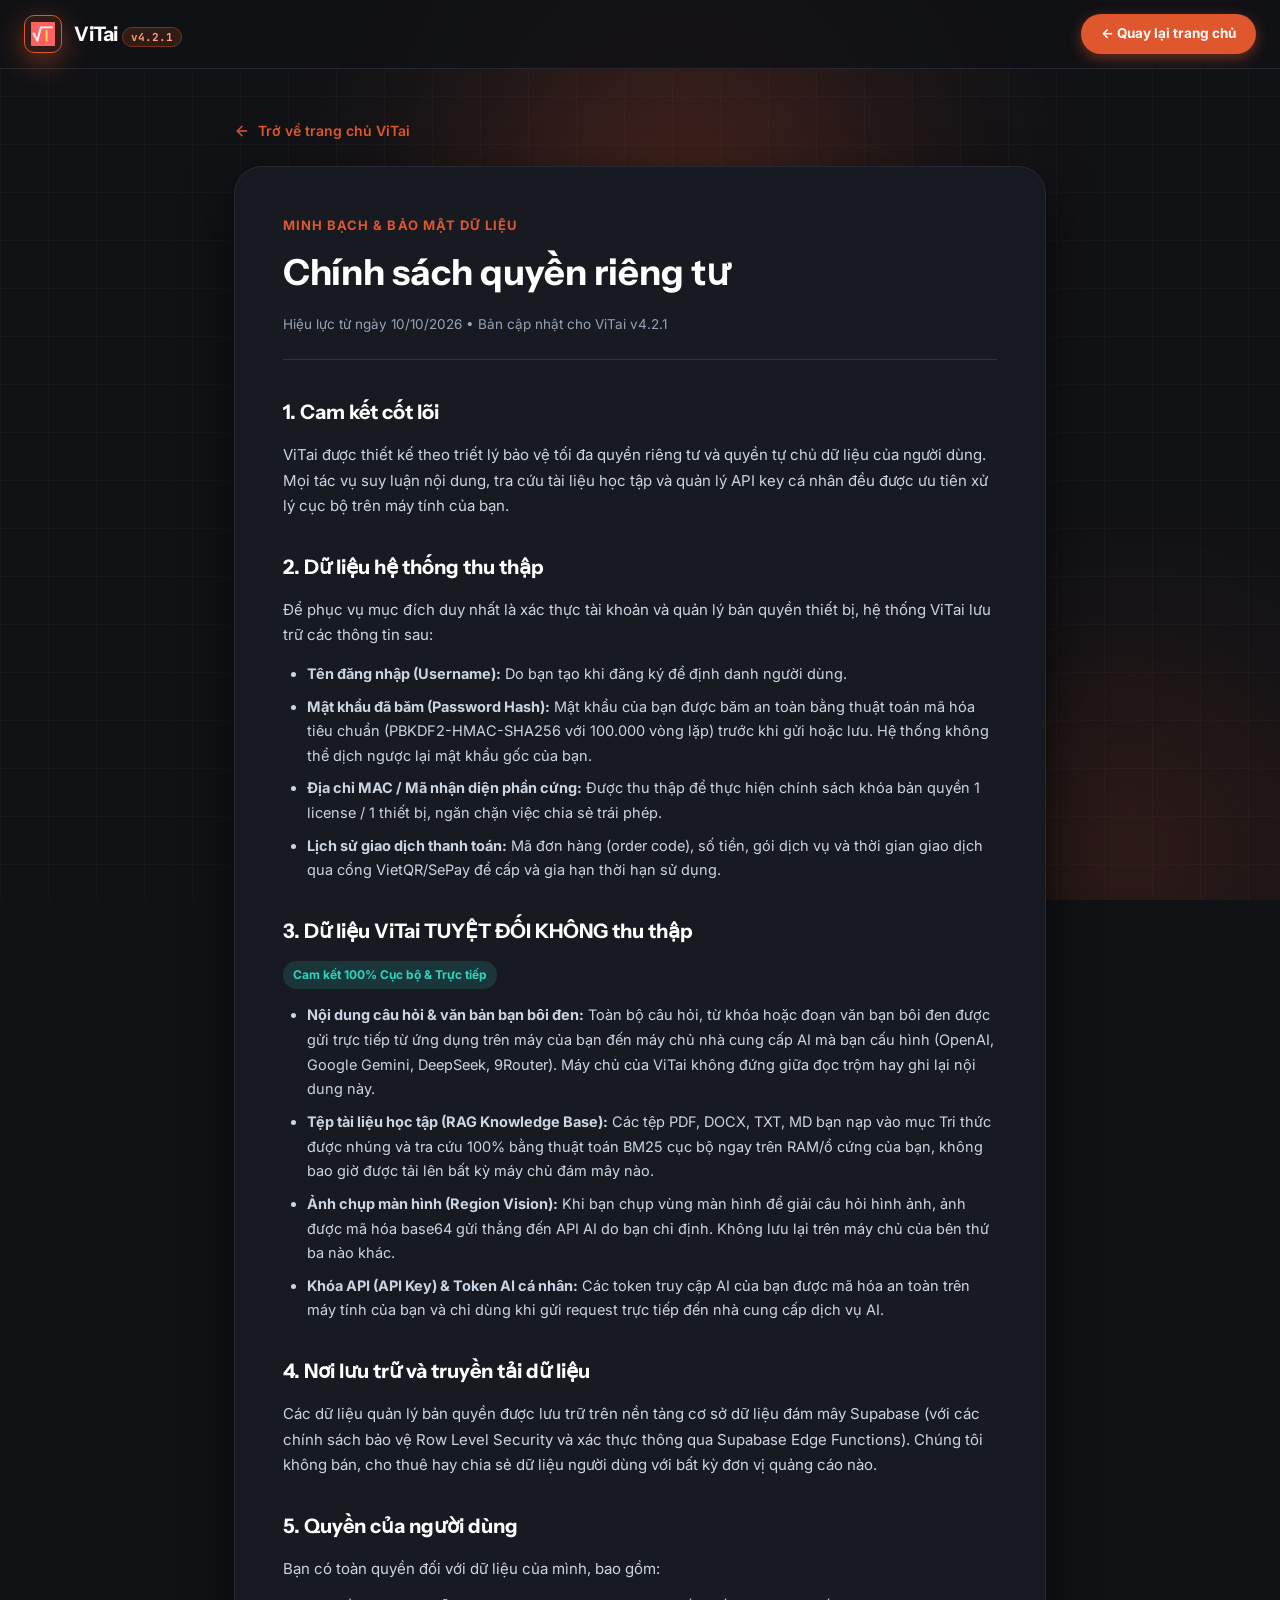
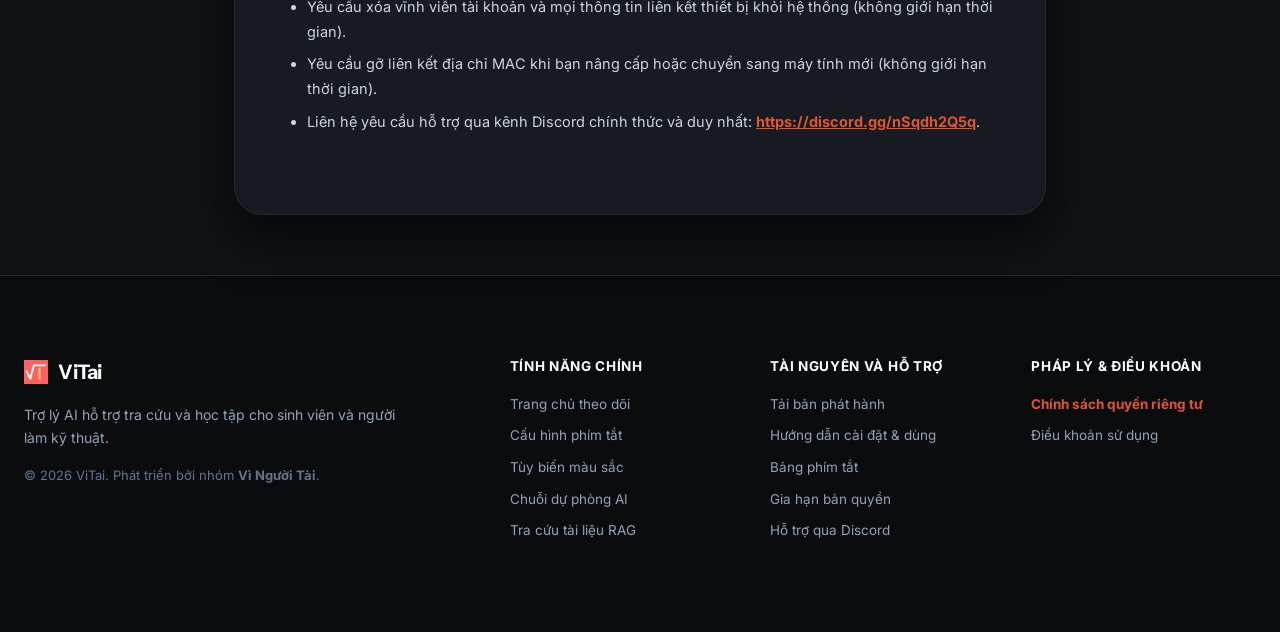
==== commit 960f7d8c: "release(web): update to ViTai v4.2.1 download links and security patches" ====
--- a/privacy.html
+++ b/privacy.html
@@ -12,7 +12,7 @@
   <link rel="preconnect" href="https://fonts.gstatic.com" crossorigin>
   <link href="https://fonts.googleapis.com/css2?family=Instrument+Sans:wght@500;600;700;800&family=Inter:wght@400;500;600;700;800&family=JetBrains+Mono:wght@500;700&display=swap" rel="stylesheet">
   
-  <link rel="stylesheet" href="styles.css?v=4.2.0">
+  <link rel="stylesheet" href="styles.css?v=4.2.1">
   <style>
     .legal-page-wrapper {
       max-width: 860px;
@@ -133,7 +133,7 @@
         </div>
         <div class="brand-info">
           <span class="brand-name">ViTai</span>
-          <span class="brand-version-pill" data-app-version-v>v4.2.0</span>
+          <span class="brand-version-pill" data-app-version-v>v4.2.1</span>
         </div>
       </a>
       <div class="nav-actions">
@@ -158,7 +158,7 @@
       <header class="legal-header">
         <span class="legal-kicker">MINH BẠCH & BẢO MẬT DỮ LIỆU</span>
         <h1 class="legal-title">Chính sách quyền riêng tư</h1>
-        <p class="legal-meta">Hiệu lực từ ngày 10/10/2026 • Bản cập nhật cho ViTai v4.2.0</p>
+        <p class="legal-meta">Hiệu lực từ ngày 10/10/2026 • Bản cập nhật cho ViTai v4.2.1</p>
       </header>
 
       <section class="legal-section">
@@ -237,6 +237,7 @@
       <div class="footer-nav-col">
         <h4>Tài nguyên và hỗ trợ</h4>
         <a href="index.html#download">Tải bản phát hành</a>
+        <a href="index.html#huong-dan">Hướng dẫn cài đặt & dùng</a>
         <a href="index.html#hotkeys">Bảng phím tắt</a>
         <a href="index.html#pricing">Gia hạn bản quyền</a>
         <a href="https://discord.gg/nSqdh2Q5q" target="_blank" rel="noopener noreferrer">Hỗ trợ qua Discord</a>
@@ -250,7 +251,7 @@
     </div>
   </footer>
 
-  <script src="app.js?v=4.2.0"></script>
+  <script src="app.js?v=4.2.1"></script>
 </body>
 </html>
 
--- a/styles.css
+++ b/styles.css
@@ -1,5 +1,5 @@
 /* ==========================================================================
-   ViTai v4.2.0 - Official Theme & Bencho UI System Specification
+   ViTai v4.2.1 - Official Theme & Bencho UI System Specification
    Design Tokens matching ViTai src/vitai/ui/theme.py:
    - Dark Theme: Sleek Carbon (#111216, #181A22, #1E212B, #242836)
    - Signature ViTai Accent: #E0562D / #FF5722 (Coral / Burnt Orange)
@@ -1196,6 +1196,145 @@
   color: #FFA07A;
   padding: 2px 6px;
   border-radius: 4px;
+}
+
+/* ==========================================================================
+   Quick Guide Video Section (Facade Pattern)
+   ========================================================================== */
+
+.guide-section {
+  padding: 100px 0;
+  background: var(--bg-canvas);
+  border-bottom: 1px solid var(--bg-surface-border);
+}
+
+.guide-video-grid {
+  display: grid;
+  grid-template-columns: 1fr 1fr;
+  gap: 32px;
+  max-width: 1080px;
+  margin: 0 auto;
+}
+
+.guide-video-card {
+  background: var(--bg-surface);
+  border: 1px solid var(--bg-surface-border);
+  border-radius: var(--radius-xl);
+  padding: 24px;
+  display: flex;
+  flex-direction: column;
+  transition: transform 0.25s ease, box-shadow 0.25s ease, border-color 0.25s ease;
+  box-shadow: var(--shadow-md);
+}
+
+.guide-video-card:hover {
+  transform: translateY(-4px);
+  border-color: rgba(224, 86, 45, 0.4);
+  box-shadow: var(--shadow-lg);
+}
+
+.guide-card-header {
+  margin-bottom: 18px;
+}
+
+.guide-video-title {
+  font-family: var(--font-display);
+  font-size: 20px;
+  font-weight: 700;
+  color: var(--text-white);
+  margin-bottom: 6px;
+}
+
+.guide-video-desc {
+  font-size: 14px;
+  color: var(--text-muted);
+  line-height: 1.5;
+}
+
+.guide-video-facade {
+  position: relative;
+  width: 100%;
+  aspect-ratio: 16 / 9;
+  background: #000000;
+  border-radius: var(--radius-md);
+  overflow: hidden;
+  border: 1px solid var(--bg-card-border);
+  cursor: pointer;
+  display: flex;
+  align-items: center;
+  justify-content: center;
+}
+
+.guide-video-thumb {
+  position: absolute;
+  top: 0;
+  left: 0;
+  width: 100%;
+  height: 100%;
+  object-fit: cover;
+  transition: transform 0.35s ease, opacity 0.25s ease;
+}
+
+.guide-video-card:hover .guide-video-thumb {
+  transform: scale(1.02);
+}
+
+.guide-play-btn {
+  position: relative;
+  z-index: 2;
+  width: 64px;
+  height: 64px;
+  border-radius: var(--radius-pill);
+  background: rgba(0, 0, 0, 0.65);
+  border: 1px solid rgba(255, 255, 255, 0.25);
+  color: #FFFFFF;
+  display: flex;
+  align-items: center;
+  justify-content: center;
+  cursor: pointer;
+  transition: all 0.25s ease;
+  box-shadow: 0 4px 20px rgba(0, 0, 0, 0.5);
+  padding: 0 0 0 3px;
+}
+
+.guide-play-btn svg {
+  width: 24px;
+  height: 24px;
+}
+
+.guide-play-btn:hover {
+  background: var(--accent-primary);
+  border-color: var(--accent-hover);
+  transform: scale(1.1);
+  box-shadow: 0 0 25px var(--accent-glow);
+}
+
+.guide-play-btn:focus-visible {
+  outline: 2px solid var(--accent-hover);
+  outline-offset: 4px;
+}
+
+.guide-video-iframe {
+  position: absolute;
+  top: 0;
+  left: 0;
+  width: 100%;
+  height: 100%;
+  border: 0;
+  border-radius: var(--radius-md);
+}
+
+.guide-noscript-link {
+  position: absolute;
+  bottom: 12px;
+  right: 12px;
+  background: rgba(0, 0, 0, 0.85);
+  color: #FFFFFF;
+  padding: 6px 12px;
+  border-radius: var(--radius-sm);
+  font-size: 12px;
+  text-decoration: underline;
+  z-index: 3;
 }
 
 /* ==========================================================================
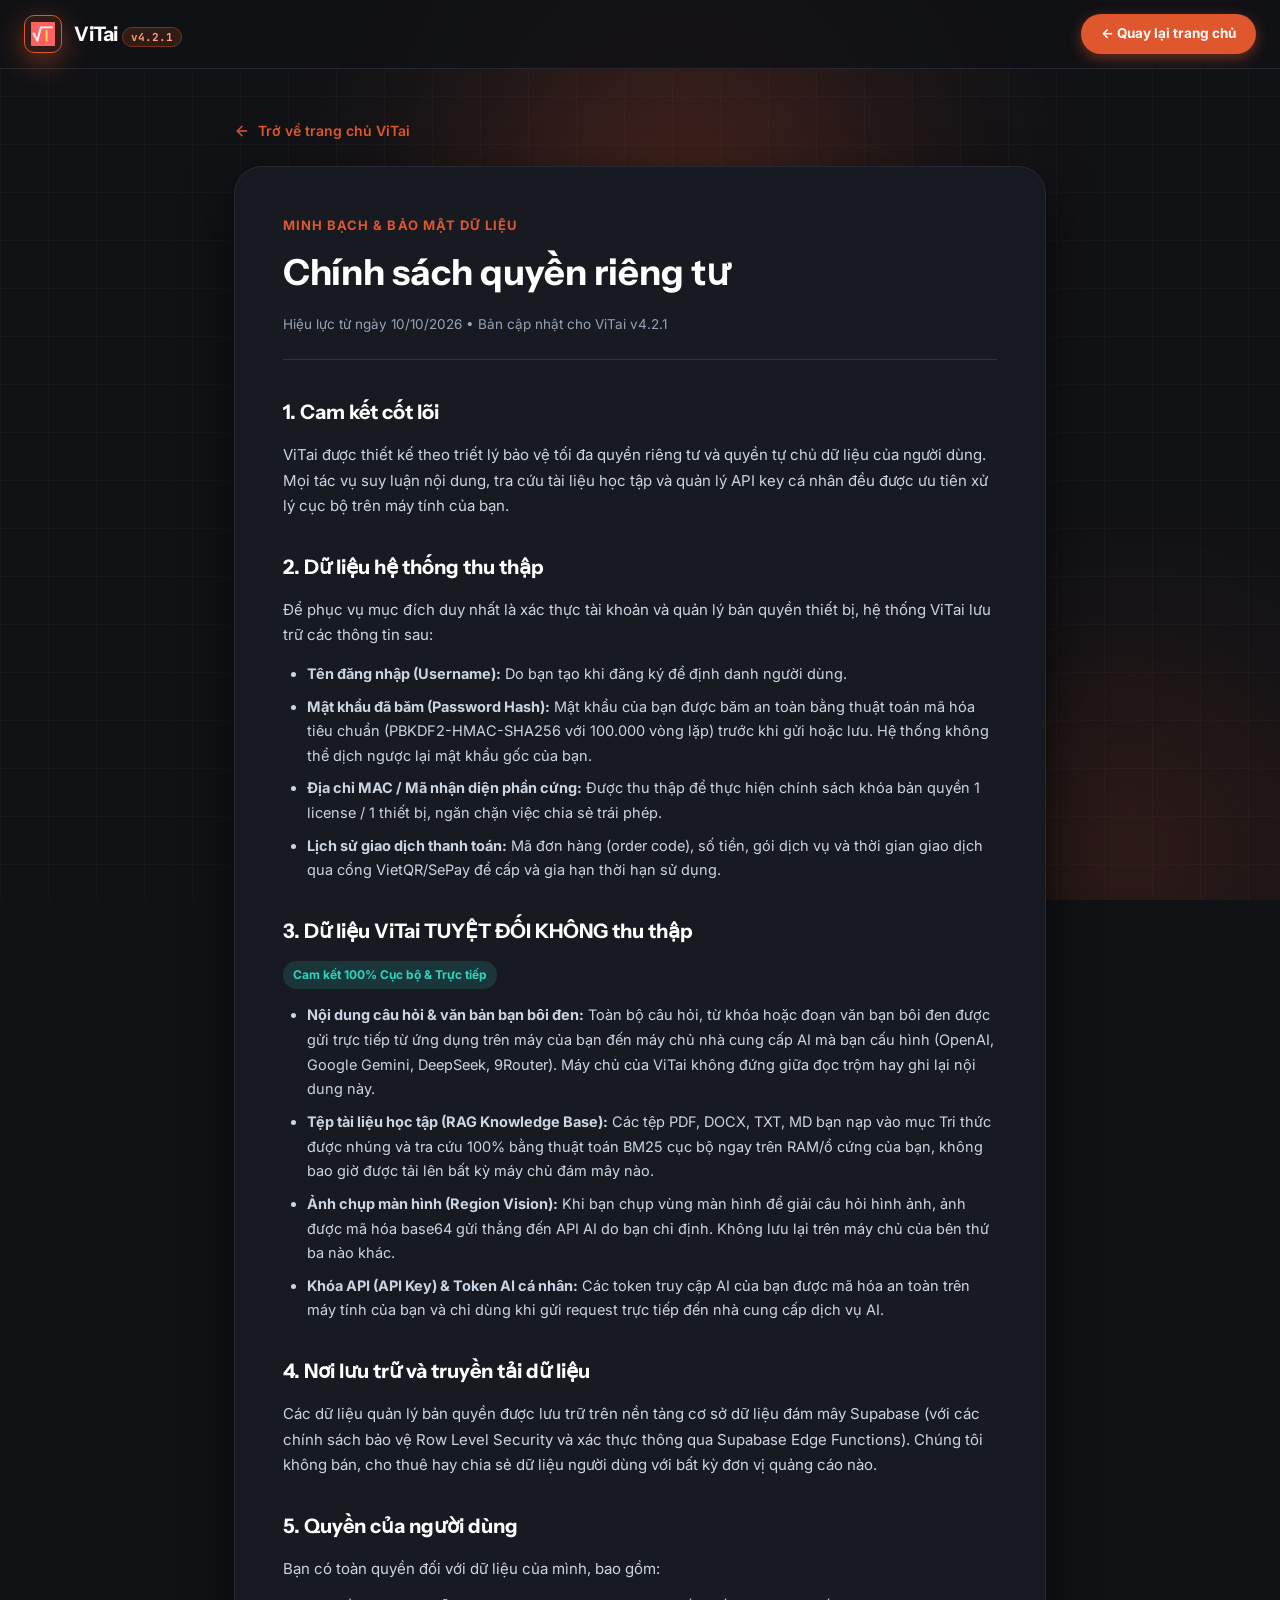
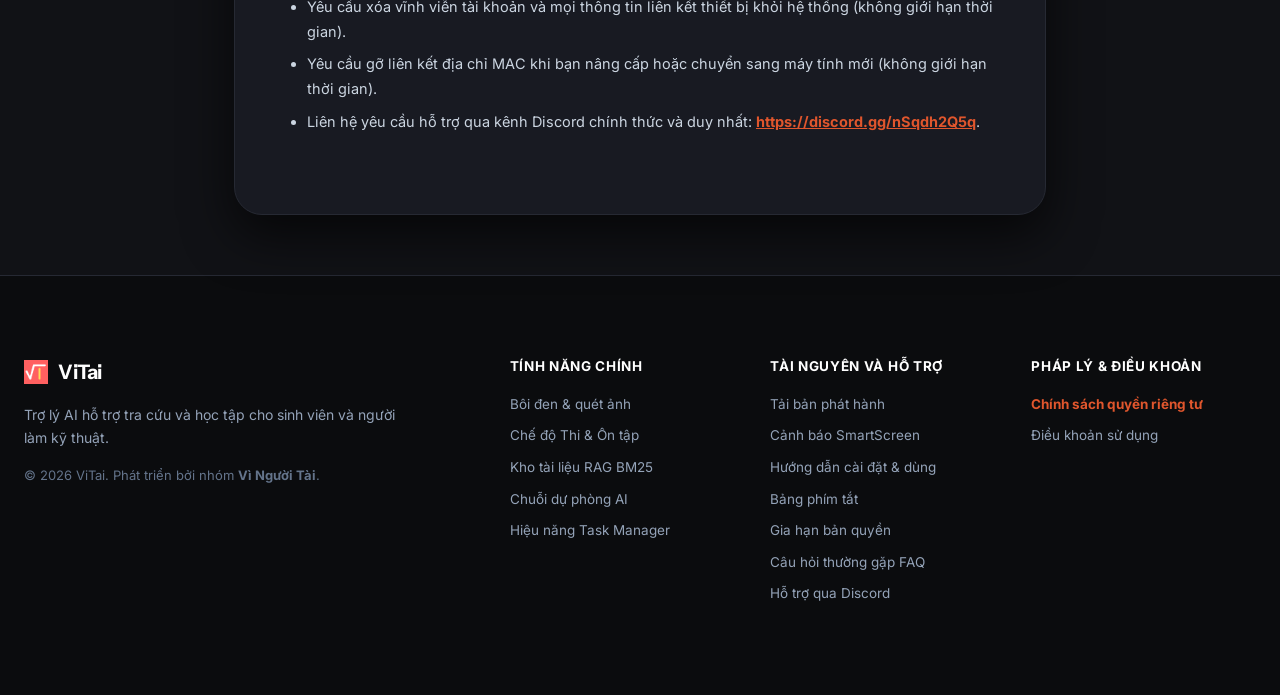
==== commit 8850dc08: "feat(layout): modernize layout inspired by Nusa (Bento grid, Task Manager proof, SmartScreen trust c" ====
--- a/privacy.html
+++ b/privacy.html
@@ -227,19 +227,21 @@
 
       <div class="footer-nav-col">
         <h4>Tính năng chính</h4>
-        <a href="index.html#feature-trang-chu">Trang chủ theo dõi</a>
-        <a href="index.html#feature-cau-hinh">Cấu hình phím tắt</a>
-        <a href="index.html#feature-giao-dien">Tùy biến màu sắc</a>
-        <a href="index.html#feature-nguon-ai">Chuỗi dự phòng AI</a>
-        <a href="index.html#feature-tai-lieu">Tra cứu tài liệu RAG</a>
+        <a href="index.html#features">Bôi đen & quét ảnh</a>
+        <a href="index.html#features">Chế độ Thi & Ôn tập</a>
+        <a href="index.html#features">Kho tài liệu RAG BM25</a>
+        <a href="index.html#features">Chuỗi dự phòng AI</a>
+        <a href="index.html#performance">Hiệu năng Task Manager</a>
       </div>
 
       <div class="footer-nav-col">
         <h4>Tài nguyên và hỗ trợ</h4>
         <a href="index.html#download">Tải bản phát hành</a>
+        <a href="index.html#trust">Cảnh báo SmartScreen</a>
         <a href="index.html#huong-dan">Hướng dẫn cài đặt & dùng</a>
         <a href="index.html#hotkeys">Bảng phím tắt</a>
         <a href="index.html#pricing">Gia hạn bản quyền</a>
+        <a href="index.html#faq">Câu hỏi thường gặp FAQ</a>
         <a href="https://discord.gg/nSqdh2Q5q" target="_blank" rel="noopener noreferrer">Hỗ trợ qua Discord</a>
       </div>
 
--- a/styles.css
+++ b/styles.css
@@ -2014,6 +2014,15 @@
 }
 
 @media (max-width: 768px) {
+  .guide-video-grid {
+    grid-template-columns: 1fr;
+    gap: 24px;
+  }
+
+  .guide-video-card {
+    padding: 18px;
+  }
+
   .pricing-referral-banner {
     flex-direction: column;
     text-align: center;
@@ -2022,3 +2031,530 @@
     margin-bottom: 28px;
   }
 }
+
+/* ==========================================================================
+   Nusa-Inspired Modern Layout Components:
+   1. Bento Features Grid
+   2. Windows Task Manager Performance Mockup
+   3. Windows SmartScreen & Trust Center
+   4. Developer Note (An Honest Note)
+   5. Native FAQ Accordion
+   ========================================================================== */
+
+/* --- 1. Bento Features Grid --- */
+.bento-section {
+  padding: 100px 0;
+  background: var(--bg-canvas);
+  border-bottom: 1px solid var(--bg-surface-border);
+}
+
+.bento-grid {
+  display: grid;
+  grid-template-columns: repeat(2, 1fr);
+  gap: 28px;
+  max-width: 1080px;
+  margin: 0 auto;
+}
+
+.bento-card {
+  background: var(--bg-surface);
+  border: 1px solid var(--bg-surface-border);
+  border-radius: var(--radius-xl);
+  padding: 32px;
+  display: grid;
+  grid-template-columns: 56px 1fr;
+  gap: 22px;
+  align-items: start;
+  transition: transform 0.25s ease, border-color 0.25s ease, box-shadow 0.25s ease;
+  box-shadow: var(--shadow-sm);
+}
+
+.bento-card:hover {
+  transform: translateY(-4px);
+  border-color: rgba(224, 86, 45, 0.45);
+  box-shadow: var(--shadow-lg);
+}
+
+.bento-icon-wrap {
+  width: 56px;
+  height: 56px;
+  border-radius: var(--radius-md);
+  background: linear-gradient(135deg, var(--c1, #FF5722), var(--c2, #E0562D));
+  display: flex;
+  align-items: center;
+  justify-content: center;
+  color: #FFFFFF;
+  box-shadow: 0 8px 20px rgba(0, 0, 0, 0.35);
+  flex-shrink: 0;
+}
+
+.bento-icon-wrap svg {
+  width: 26px;
+  height: 26px;
+}
+
+.bento-content h3 {
+  font-family: var(--font-display);
+  font-size: 20px;
+  font-weight: 700;
+  color: var(--text-white);
+  margin: 0 0 8px 0;
+  line-height: 1.3;
+}
+
+.bento-content p {
+  font-size: 14.5px;
+  color: var(--text-muted);
+  line-height: 1.6;
+  margin: 0;
+}
+
+.bento-content code {
+  font-family: var(--font-mono);
+  background: rgba(255, 255, 255, 0.08);
+  color: #FFA07A;
+  padding: 2px 6px;
+  border-radius: 4px;
+  font-size: 13px;
+}
+
+/* --- 2. Windows Task Manager Performance Mockup --- */
+.perf-section {
+  padding: 100px 0;
+  background: #13141A;
+  border-bottom: 1px solid var(--bg-surface-border);
+}
+
+.perf-container {
+  max-width: 960px;
+  margin: 0 auto;
+}
+
+.tm-mockup-window {
+  background: #181920;
+  border: 1px solid #2B2F3D;
+  border-radius: var(--radius-lg);
+  overflow: hidden;
+  box-shadow: var(--shadow-lg), 0 0 40px rgba(0, 0, 0, 0.5);
+  margin-bottom: 32px;
+}
+
+.tm-window-header {
+  background: #1E202A;
+  padding: 12px 18px;
+  display: flex;
+  align-items: center;
+  justify-content: space-between;
+  border-bottom: 1px solid #2B2F3D;
+}
+
+.tm-window-title {
+  display: flex;
+  align-items: center;
+  gap: 10px;
+  font-size: 13px;
+  font-weight: 600;
+  color: var(--text-primary);
+}
+
+.tm-window-controls {
+  display: flex;
+  gap: 12px;
+  color: var(--text-muted);
+}
+
+.tm-tabs-bar {
+  display: flex;
+  gap: 20px;
+  padding: 10px 20px;
+  background: #14151B;
+  border-bottom: 1px solid #252834;
+  font-size: 13px;
+  color: var(--text-muted);
+}
+
+.tm-tab.active {
+  color: var(--accent-hover);
+  font-weight: 700;
+  position: relative;
+}
+
+.tm-tab.active::after {
+  content: "";
+  position: absolute;
+  bottom: -11px;
+  left: 0;
+  right: 0;
+  height: 2px;
+  background: var(--accent-primary);
+}
+
+.tm-table-wrap {
+  overflow-x: auto;
+}
+
+.tm-table {
+  width: 100%;
+  border-collapse: collapse;
+  font-size: 13px;
+  text-align: left;
+}
+
+.tm-table th {
+  padding: 10px 18px;
+  color: var(--text-subtle);
+  font-weight: 600;
+  border-bottom: 1px solid #262936;
+  background: #181920;
+  white-space: nowrap;
+}
+
+.tm-table td {
+  padding: 12px 18px;
+  color: var(--text-primary);
+  border-bottom: 1px solid rgba(255, 255, 255, 0.04);
+  white-space: nowrap;
+}
+
+.tm-row-highlight {
+  background: rgba(224, 86, 45, 0.12) !important;
+  font-weight: 600;
+}
+
+.tm-row-highlight td {
+  color: var(--text-white);
+  border-color: rgba(224, 86, 45, 0.25);
+}
+
+.tm-app-cell {
+  display: flex;
+  align-items: center;
+  gap: 10px;
+}
+
+.tm-app-icon {
+  width: 20px;
+  height: 20px;
+  border-radius: 4px;
+}
+
+.tm-badge-highlight {
+  background: var(--status-green);
+  color: #042F2E;
+  padding: 2px 8px;
+  border-radius: var(--radius-pill);
+  font-size: 11px;
+  font-weight: 800;
+  margin-left: 6px;
+}
+
+.tm-val-zero {
+  color: var(--status-green) !important;
+  font-family: var(--font-mono);
+  font-weight: 700;
+}
+
+.tm-row-dimmed td {
+  opacity: 0.45;
+}
+
+.perf-bullets-grid {
+  display: grid;
+  grid-template-columns: repeat(3, 1fr);
+  gap: 24px;
+}
+
+.perf-bullet-item {
+  background: var(--bg-surface);
+  border: 1px solid var(--bg-surface-border);
+  border-radius: var(--radius-lg);
+  padding: 22px;
+}
+
+.perf-bullet-item h4 {
+  font-size: 16px;
+  color: var(--text-white);
+  margin: 0 0 8px 0;
+  display: flex;
+  align-items: center;
+  gap: 8px;
+}
+
+.perf-bullet-item p {
+  font-size: 13.5px;
+  color: var(--text-muted);
+  line-height: 1.6;
+  margin: 0;
+}
+
+/* --- 3. SmartScreen & Trust Center --- */
+.trust-center-box {
+  margin-top: 50px;
+  padding: 40px;
+  background: var(--bg-surface);
+  border: 1px solid var(--bg-surface-border);
+  border-radius: var(--radius-xl);
+  box-shadow: var(--shadow-md);
+  text-align: left;
+}
+
+.trust-header {
+  margin-bottom: 28px;
+}
+
+.trust-title {
+  font-family: var(--font-display);
+  font-size: 24px;
+  font-weight: 800;
+  color: var(--text-white);
+  margin-bottom: 8px;
+}
+
+.trust-desc {
+  font-size: 15px;
+  color: var(--text-muted);
+  line-height: 1.6;
+}
+
+.warn-grid {
+  display: grid;
+  grid-template-columns: 1fr 1fr;
+  gap: 24px;
+  margin-bottom: 32px;
+}
+
+.warn-card {
+  background: var(--bg-card);
+  border: 1px solid var(--bg-card-border);
+  border-radius: var(--radius-lg);
+  padding: 24px;
+  position: relative;
+}
+
+.warn-tag {
+  display: inline-block;
+  font-size: 11px;
+  font-weight: 800;
+  text-transform: uppercase;
+  letter-spacing: 0.06em;
+  padding: 3px 10px;
+  border-radius: var(--radius-pill);
+  background: rgba(224, 86, 45, 0.15);
+  color: var(--accent-hover);
+  margin-bottom: 12px;
+}
+
+.warn-card h4 {
+  font-size: 17px;
+  color: var(--text-white);
+  margin: 0 0 14px 0;
+}
+
+.warn-steps {
+  padding-left: 20px;
+  margin: 0;
+  color: var(--text-primary);
+  font-size: 14px;
+  line-height: 1.7;
+}
+
+.warn-steps li {
+  margin-bottom: 8px;
+}
+
+.warn-steps strong {
+  color: #FFA07A;
+}
+
+.why-trust-list {
+  background: rgba(0, 0, 0, 0.25);
+  border: 1px solid rgba(255, 255, 255, 0.05);
+  border-radius: var(--radius-lg);
+  padding: 24px 28px;
+}
+
+.why-trust-title {
+  font-size: 17px;
+  font-weight: 700;
+  color: var(--text-white);
+  margin: 0 0 14px 0;
+}
+
+.why-trust-list ul {
+  padding-left: 20px;
+  margin: 0;
+  color: var(--text-primary);
+  font-size: 14px;
+  line-height: 1.7;
+}
+
+.why-trust-list li {
+  margin-bottom: 8px;
+}
+
+.why-trust-list strong {
+  color: var(--status-green);
+}
+
+/* --- 4. Developer Note (An Honest Note) --- */
+.honest-note-section {
+  padding: 90px 0;
+  background: var(--bg-canvas);
+  border-bottom: 1px solid var(--bg-surface-border);
+}
+
+.honest-note-card {
+  max-width: 820px;
+  margin: 0 auto;
+  padding: 44px 48px;
+  border-radius: var(--radius-xl);
+  border: 1px solid var(--bg-surface-border);
+  background: var(--bg-surface);
+  position: relative;
+  box-shadow: var(--shadow-md);
+}
+
+.honest-note-card::before {
+  content: "“";
+  position: absolute;
+  top: 20px;
+  right: 32px;
+  font-size: 90px;
+  line-height: 1;
+  font-family: Georgia, serif;
+  color: rgba(255, 255, 255, 0.05);
+  pointer-events: none;
+}
+
+.note-heading {
+  font-family: var(--font-display);
+  font-size: 26px;
+  font-weight: 800;
+  color: var(--text-white);
+  margin: 0 0 6px 0;
+}
+
+.note-author {
+  font-size: 14px;
+  color: var(--accent-hover);
+  font-weight: 600;
+  margin-bottom: 22px;
+}
+
+.note-body p {
+  font-size: 15px;
+  color: var(--text-primary);
+  line-height: 1.75;
+  margin-bottom: 16px;
+}
+
+.note-body p strong {
+  color: var(--text-white);
+}
+
+.note-signature {
+  margin-top: 24px;
+  font-size: 14px;
+  color: var(--text-muted);
+  font-style: italic;
+}
+
+/* --- 5. Native FAQ Accordion --- */
+.faq-section {
+  padding: 100px 0;
+  background: #14161C;
+  border-bottom: 1px solid var(--bg-surface-border);
+}
+
+.faq-container {
+  max-width: 840px;
+  margin: 0 auto;
+}
+
+.faq-list {
+  display: flex;
+  flex-direction: column;
+}
+
+.faq-item {
+  border-top: 1px solid var(--bg-card-border);
+  padding: 22px 0;
+  transition: all 0.2s ease;
+}
+
+.faq-item:last-child {
+  border-bottom: 1px solid var(--bg-card-border);
+}
+
+.faq-summary {
+  cursor: pointer;
+  font-family: var(--font-display);
+  font-size: 18px;
+  font-weight: 700;
+  color: var(--text-white);
+  list-style: none;
+  display: flex;
+  align-items: center;
+  justify-content: space-between;
+  gap: 16px;
+  user-select: none;
+}
+
+.faq-summary::-webkit-details-marker {
+  display: none;
+}
+
+.faq-icon-arrow {
+  width: 20px;
+  height: 20px;
+  flex-shrink: 0;
+  color: var(--text-muted);
+  transition: transform 0.25s ease, color 0.25s ease;
+}
+
+.faq-item[open] .faq-icon-arrow {
+  transform: rotate(180deg);
+  color: var(--accent-hover);
+}
+
+.faq-content {
+  margin-top: 14px;
+  font-size: 15px;
+  color: var(--text-muted);
+  line-height: 1.7;
+}
+
+.faq-content p {
+  margin: 0 0 10px 0;
+}
+
+.faq-content p:last-child {
+  margin-bottom: 0;
+}
+
+/* Responsive updates for new sections */
+@media (max-width: 768px) {
+  .bento-grid {
+    grid-template-columns: 1fr;
+    gap: 18px;
+  }
+  .bento-card {
+    padding: 24px;
+    grid-template-columns: 48px 1fr;
+    gap: 16px;
+  }
+  .perf-bullets-grid {
+    grid-template-columns: 1fr;
+    gap: 16px;
+  }
+  .warn-grid {
+    grid-template-columns: 1fr;
+    gap: 18px;
+  }
+  .trust-center-box {
+    padding: 24px;
+  }
+  .honest-note-card {
+    padding: 28px 22px;
+  }
+}
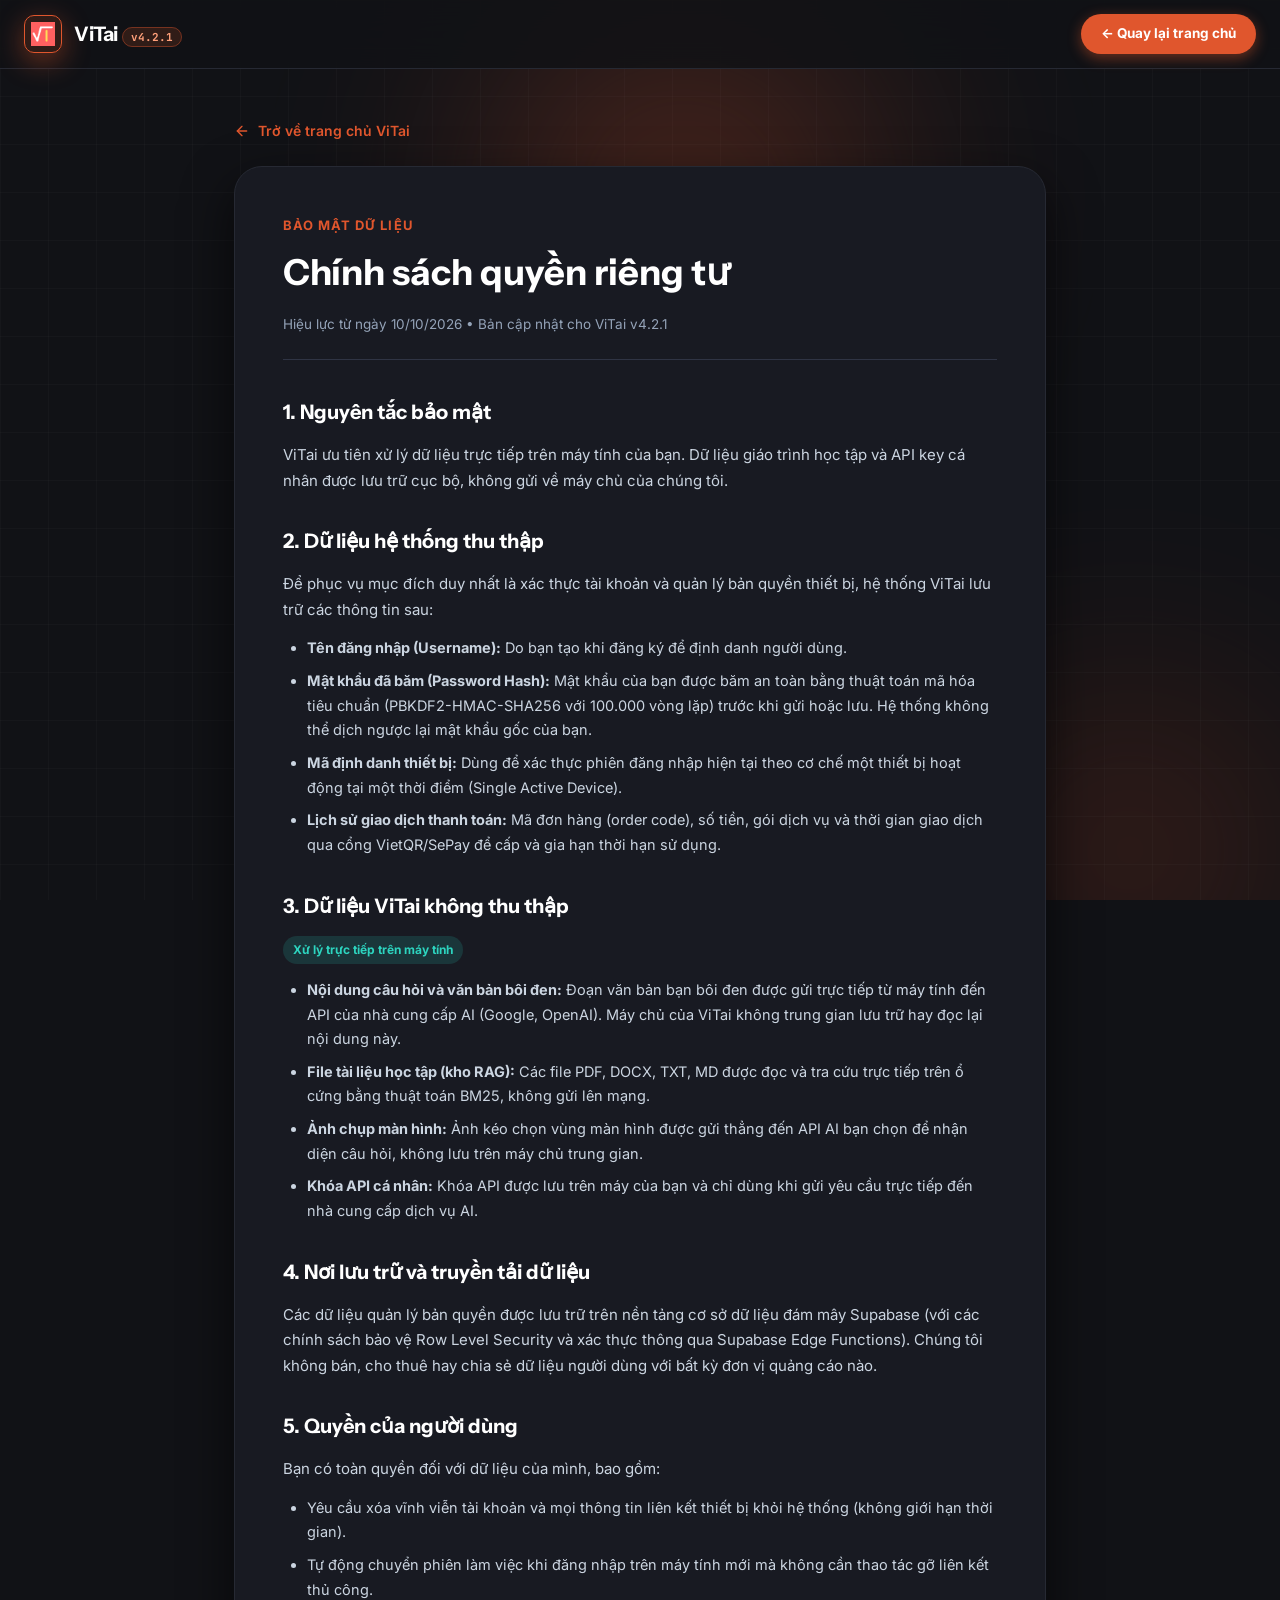
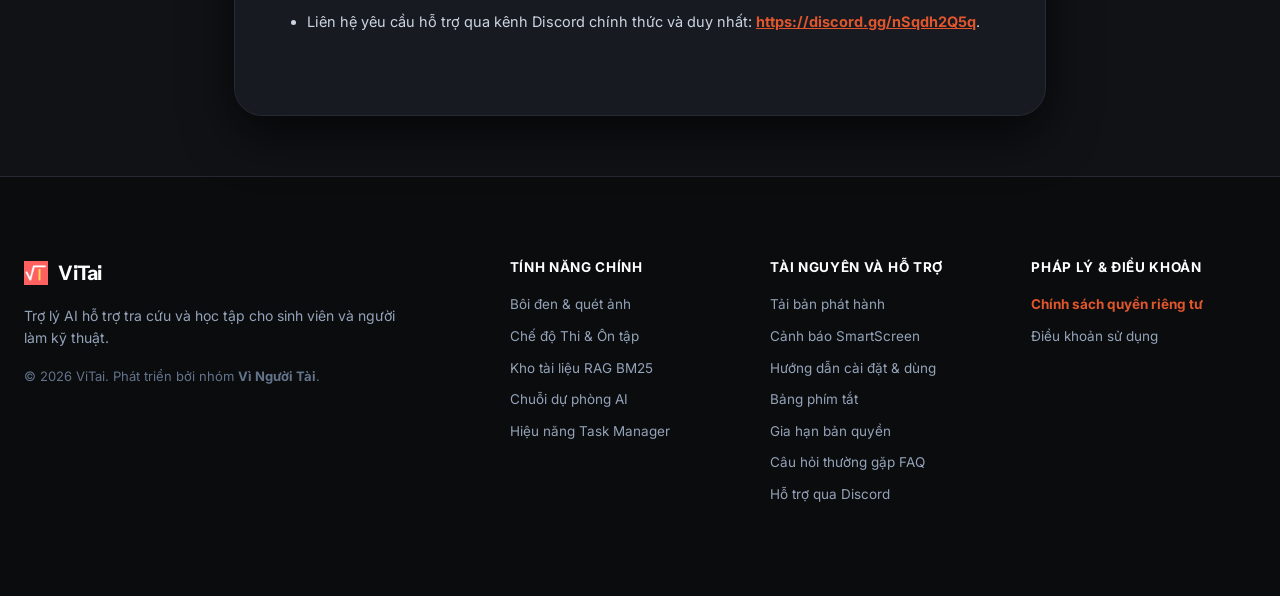
==== commit 33e965df: "feat(copy): humanize web copy removing AI patterns and buzzwords" ====
--- a/privacy.html
+++ b/privacy.html
@@ -156,15 +156,15 @@
 
     <article class="legal-card">
       <header class="legal-header">
-        <span class="legal-kicker">MINH BẠCH & BẢO MẬT DỮ LIỆU</span>
+        <span class="legal-kicker">BẢO MẬT DỮ LIỆU</span>
         <h1 class="legal-title">Chính sách quyền riêng tư</h1>
         <p class="legal-meta">Hiệu lực từ ngày 10/10/2026 • Bản cập nhật cho ViTai v4.2.1</p>
       </header>
 
       <section class="legal-section">
-        <h2>1. Cam kết cốt lõi</h2>
+        <h2>1. Nguyên tắc bảo mật</h2>
         <p>
-          ViTai được thiết kế theo triết lý bảo vệ tối đa quyền riêng tư và quyền tự chủ dữ liệu của người dùng. Mọi tác vụ suy luận nội dung, tra cứu tài liệu học tập và quản lý API key cá nhân đều được ưu tiên xử lý cục bộ trên máy tính của bạn.
+          ViTai ưu tiên xử lý dữ liệu trực tiếp trên máy tính của bạn. Dữ liệu giáo trình học tập và API key cá nhân được lưu trữ cục bộ, không gửi về máy chủ của chúng tôi.
         </p>
       </section>
 
@@ -174,19 +174,19 @@
         <ul>
           <li><strong>Tên đăng nhập (Username):</strong> Do bạn tạo khi đăng ký để định danh người dùng.</li>
           <li><strong>Mật khẩu đã băm (Password Hash):</strong> Mật khẩu của bạn được băm an toàn bằng thuật toán mã hóa tiêu chuẩn (PBKDF2-HMAC-SHA256 với 100.000 vòng lặp) trước khi gửi hoặc lưu. Hệ thống không thể dịch ngược lại mật khẩu gốc của bạn.</li>
-          <li><strong>Địa chỉ MAC / Mã nhận diện phần cứng:</strong> Được thu thập để thực hiện chính sách khóa bản quyền 1 license / 1 thiết bị, ngăn chặn việc chia sẻ trái phép.</li>
+          <li><strong>Mã định danh thiết bị:</strong> Dùng để xác thực phiên đăng nhập hiện tại theo cơ chế một thiết bị hoạt động tại một thời điểm (Single Active Device).</li>
           <li><strong>Lịch sử giao dịch thanh toán:</strong> Mã đơn hàng (order code), số tiền, gói dịch vụ và thời gian giao dịch qua cổng VietQR/SePay để cấp và gia hạn thời hạn sử dụng.</li>
         </ul>
       </section>
 
       <section class="legal-section">
-        <h2>3. Dữ liệu ViTai TUYỆT ĐỐI KHÔNG thu thập</h2>
-        <p><span class="legal-badge-safe">Cam kết 100% Cục bộ & Trực tiếp</span></p>
+        <h2>3. Dữ liệu ViTai không thu thập</h2>
+        <p><span class="legal-badge-safe">Xử lý trực tiếp trên máy tính</span></p>
         <ul>
-          <li><strong>Nội dung câu hỏi & văn bản bạn bôi đen:</strong> Toàn bộ câu hỏi, từ khóa hoặc đoạn văn bạn bôi đen được gửi trực tiếp từ ứng dụng trên máy của bạn đến máy chủ nhà cung cấp AI mà bạn cấu hình (OpenAI, Google Gemini, DeepSeek, 9Router). Máy chủ của ViTai không đứng giữa đọc trộm hay ghi lại nội dung này.</li>
-          <li><strong>Tệp tài liệu học tập (RAG Knowledge Base):</strong> Các tệp PDF, DOCX, TXT, MD bạn nạp vào mục Tri thức được nhúng và tra cứu 100% bằng thuật toán BM25 cục bộ ngay trên RAM/ổ cứng của bạn, không bao giờ được tải lên bất kỳ máy chủ đám mây nào.</li>
-          <li><strong>Ảnh chụp màn hình (Region Vision):</strong> Khi bạn chụp vùng màn hình để giải câu hỏi hình ảnh, ảnh được mã hóa base64 gửi thẳng đến API AI do bạn chỉ định. Không lưu lại trên máy chủ của bên thứ ba nào khác.</li>
-          <li><strong>Khóa API (API Key) & Token AI cá nhân:</strong> Các token truy cập AI của bạn được mã hóa an toàn trên máy tính của bạn và chỉ dùng khi gửi request trực tiếp đến nhà cung cấp dịch vụ AI.</li>
+          <li><strong>Nội dung câu hỏi và văn bản bôi đen:</strong> Đoạn văn bản bạn bôi đen được gửi trực tiếp từ máy tính đến API của nhà cung cấp AI (Google, OpenAI). Máy chủ của ViTai không trung gian lưu trữ hay đọc lại nội dung này.</li>
+          <li><strong>File tài liệu học tập (kho RAG):</strong> Các file PDF, DOCX, TXT, MD được đọc và tra cứu trực tiếp trên ổ cứng bằng thuật toán BM25, không gửi lên mạng.</li>
+          <li><strong>Ảnh chụp màn hình:</strong> Ảnh kéo chọn vùng màn hình được gửi thẳng đến API AI bạn chọn để nhận diện câu hỏi, không lưu trên máy chủ trung gian.</li>
+          <li><strong>Khóa API cá nhân:</strong> Khóa API được lưu trên máy của bạn và chỉ dùng khi gửi yêu cầu trực tiếp đến nhà cung cấp dịch vụ AI.</li>
         </ul>
       </section>
 
@@ -202,7 +202,7 @@
         <p>Bạn có toàn quyền đối với dữ liệu của mình, bao gồm:</p>
         <ul>
           <li>Yêu cầu xóa vĩnh viễn tài khoản và mọi thông tin liên kết thiết bị khỏi hệ thống (không giới hạn thời gian).</li>
-          <li>Yêu cầu gỡ liên kết địa chỉ MAC khi bạn nâng cấp hoặc chuyển sang máy tính mới (không giới hạn thời gian).</li>
+          <li>Tự động chuyển phiên làm việc khi đăng nhập trên máy tính mới mà không cần thao tác gỡ liên kết thủ công.</li>
           <li>Liên hệ yêu cầu hỗ trợ qua kênh Discord chính thức và duy nhất: <a href="https://discord.gg/nSqdh2Q5q" target="_blank" rel="noopener noreferrer" style="color: var(--accent-primary); font-weight: 700; text-decoration: underline;">https://discord.gg/nSqdh2Q5q</a>.</li>
         </ul>
       </section>
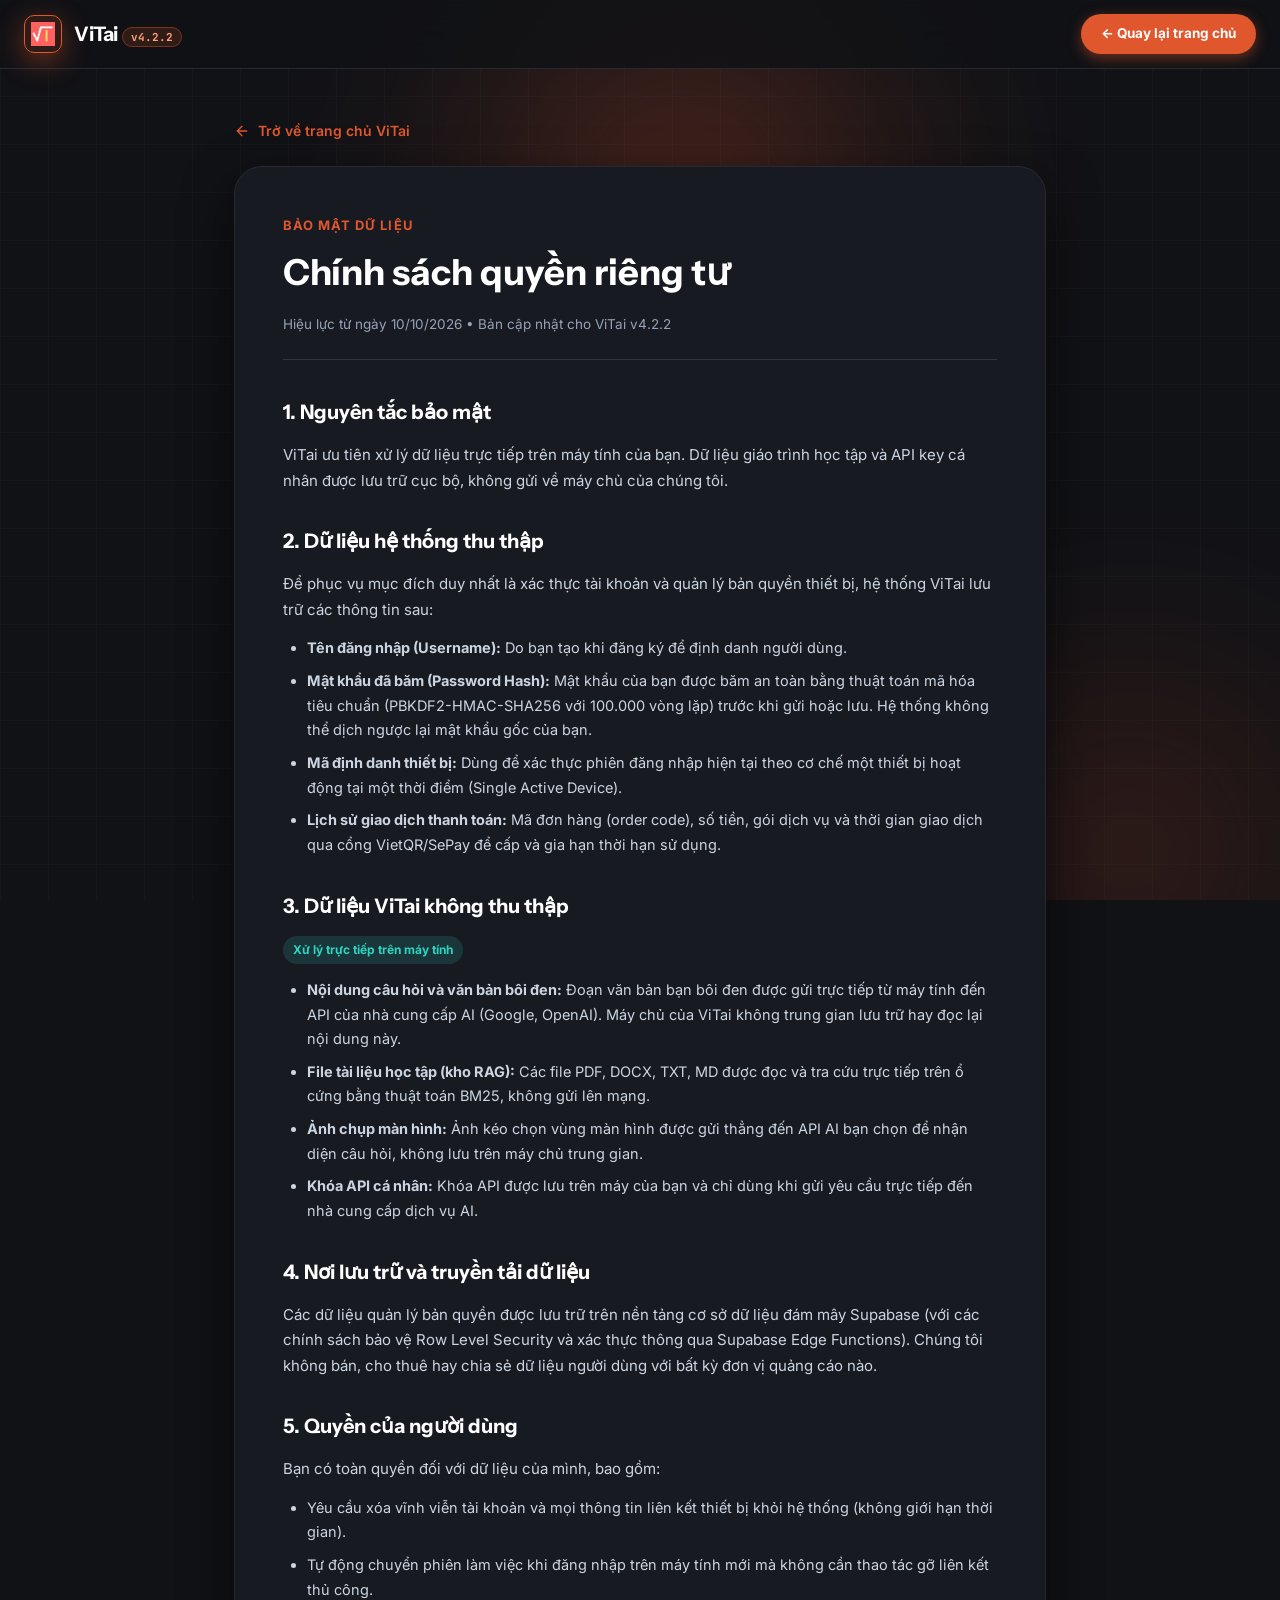
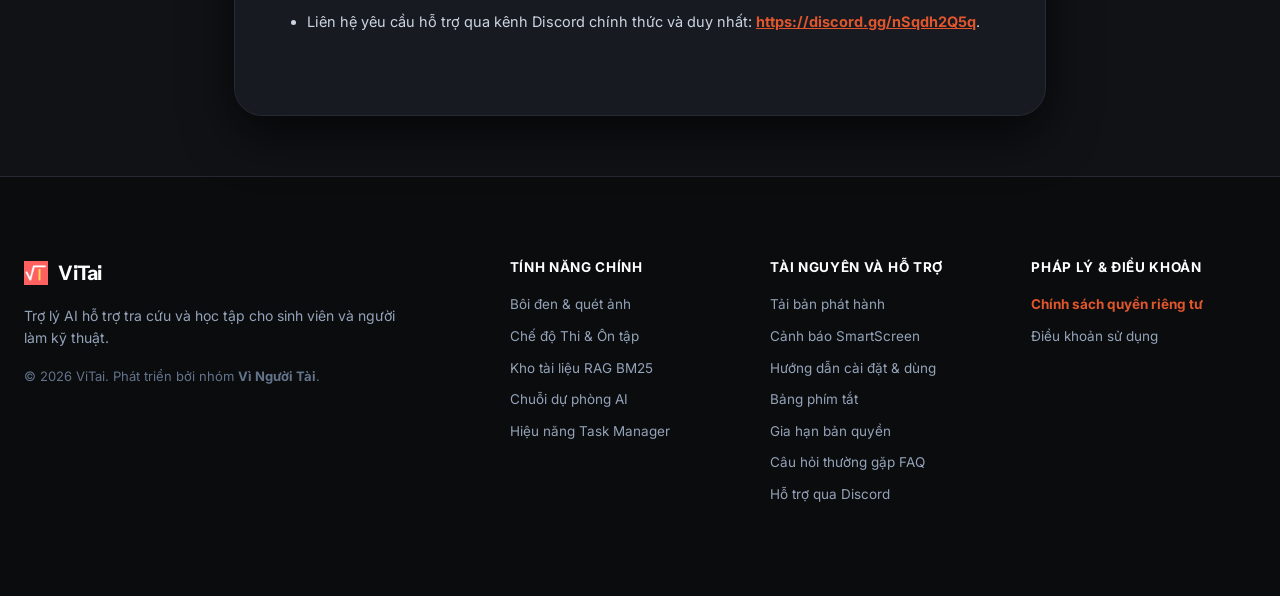
==== commit c85a4fb8: "release(web): update to ViTai v4.2.2 download links" ====
--- a/privacy.html
+++ b/privacy.html
@@ -12,7 +12,7 @@
   <link rel="preconnect" href="https://fonts.gstatic.com" crossorigin>
   <link href="https://fonts.googleapis.com/css2?family=Instrument+Sans:wght@500;600;700;800&family=Inter:wght@400;500;600;700;800&family=JetBrains+Mono:wght@500;700&display=swap" rel="stylesheet">
   
-  <link rel="stylesheet" href="styles.css?v=4.2.1">
+  <link rel="stylesheet" href="styles.css?v=4.2.2">
   <style>
     .legal-page-wrapper {
       max-width: 860px;
@@ -133,7 +133,7 @@
         </div>
         <div class="brand-info">
           <span class="brand-name">ViTai</span>
-          <span class="brand-version-pill" data-app-version-v>v4.2.1</span>
+          <span class="brand-version-pill" data-app-version-v>v4.2.2</span>
         </div>
       </a>
       <div class="nav-actions">
@@ -158,7 +158,7 @@
       <header class="legal-header">
         <span class="legal-kicker">BẢO MẬT DỮ LIỆU</span>
         <h1 class="legal-title">Chính sách quyền riêng tư</h1>
-        <p class="legal-meta">Hiệu lực từ ngày 10/10/2026 • Bản cập nhật cho ViTai v4.2.1</p>
+        <p class="legal-meta">Hiệu lực từ ngày 10/10/2026 • Bản cập nhật cho ViTai v4.2.2</p>
       </header>
 
       <section class="legal-section">
@@ -253,7 +253,7 @@
     </div>
   </footer>
 
-  <script src="app.js?v=4.2.1"></script>
+  <script src="app.js?v=4.2.2"></script>
 </body>
 </html>
 
--- a/styles.css
+++ b/styles.css
@@ -1,5 +1,5 @@
 /* ==========================================================================
-   ViTai v4.2.1 - Official Theme & Bencho UI System Specification
+   ViTai v4.2.2 - Official Theme & Bencho UI System Specification
    Design Tokens matching ViTai src/vitai/ui/theme.py:
    - Dark Theme: Sleek Carbon (#111216, #181A22, #1E212B, #242836)
    - Signature ViTai Accent: #E0562D / #FF5722 (Coral / Burnt Orange)
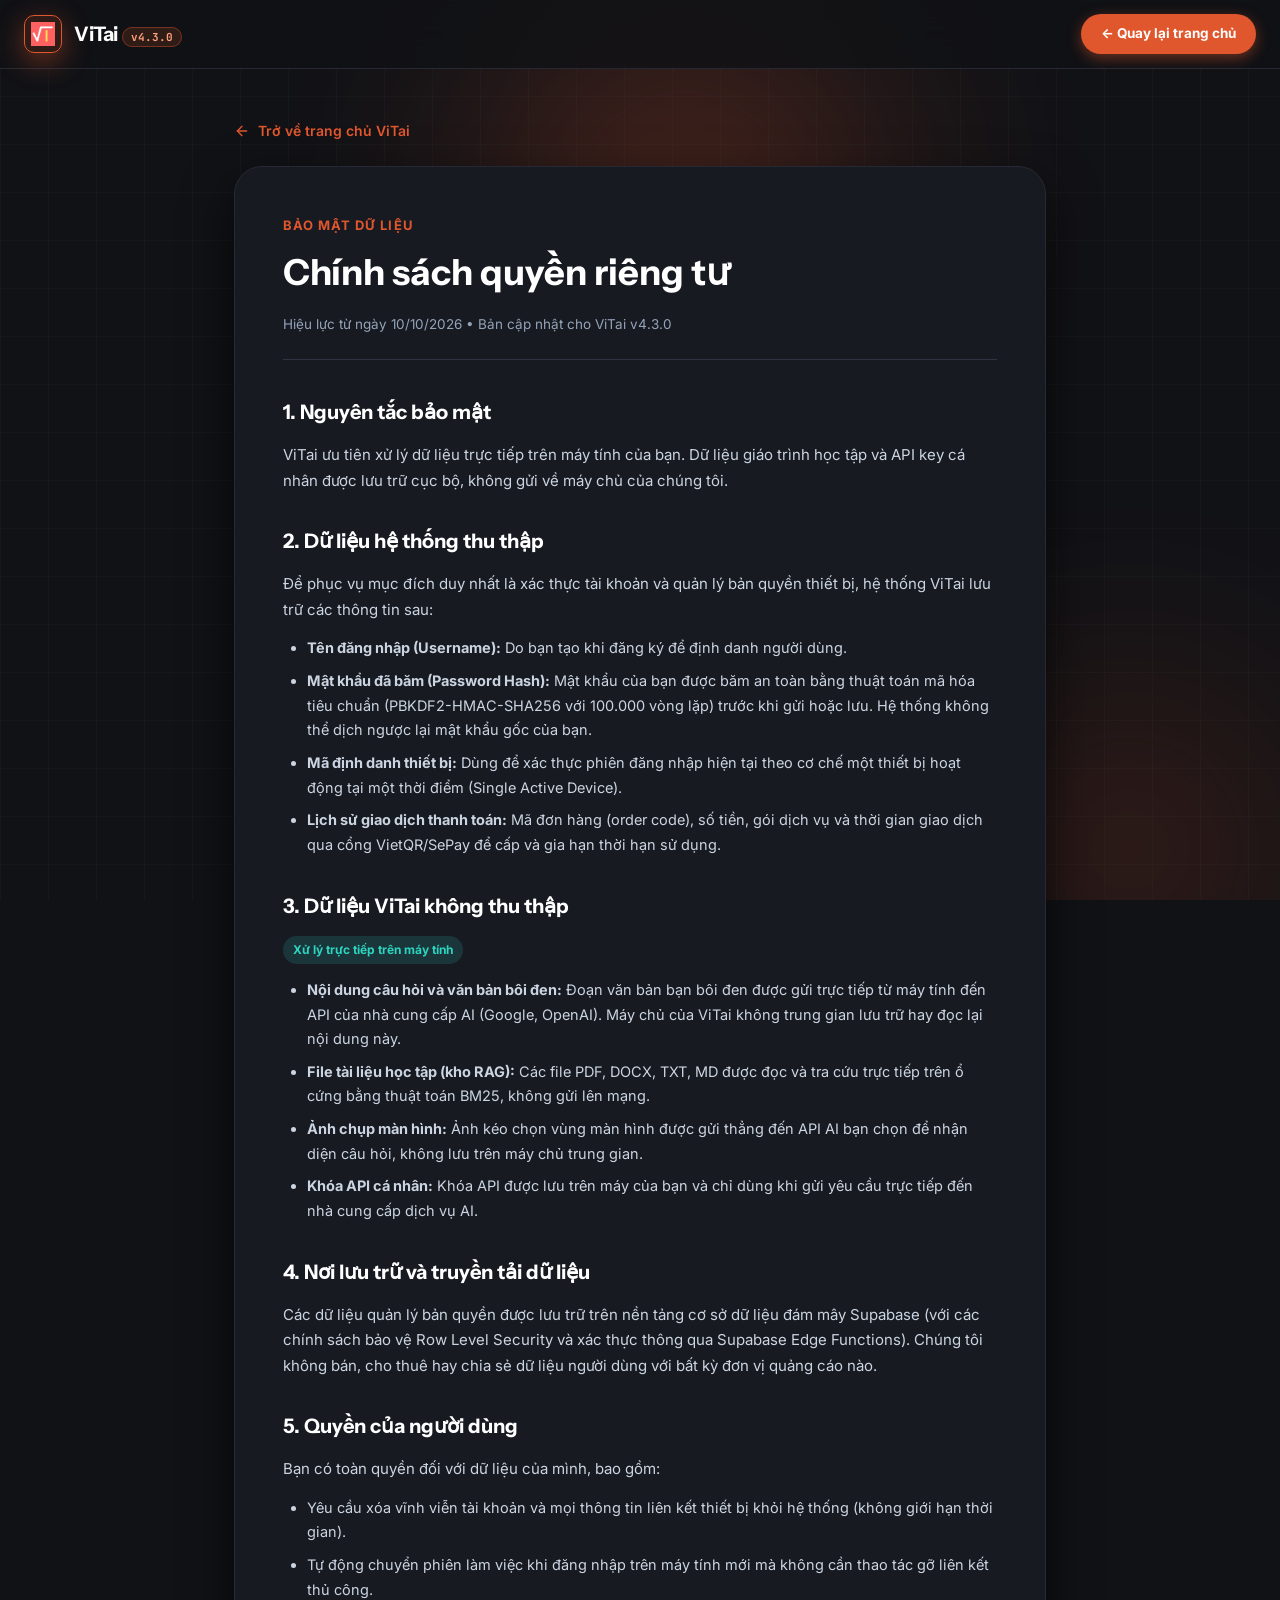
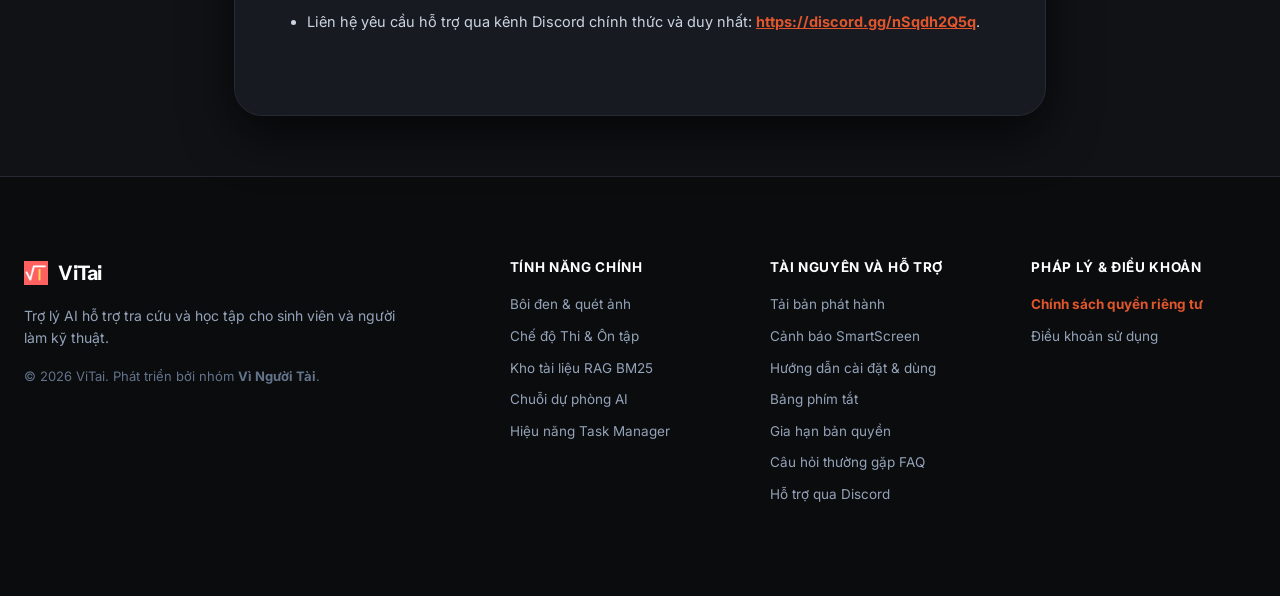
==== commit 45f9f867: "release(web): update to ViTai v4.3.0 download links" ====
--- a/privacy.html
+++ b/privacy.html
@@ -12,7 +12,7 @@
   <link rel="preconnect" href="https://fonts.gstatic.com" crossorigin>
   <link href="https://fonts.googleapis.com/css2?family=Instrument+Sans:wght@500;600;700;800&family=Inter:wght@400;500;600;700;800&family=JetBrains+Mono:wght@500;700&display=swap" rel="stylesheet">
   
-  <link rel="stylesheet" href="styles.css?v=4.2.2">
+  <link rel="stylesheet" href="styles.css?v=4.3.0">
   <style>
     .legal-page-wrapper {
       max-width: 860px;
@@ -133,7 +133,7 @@
         </div>
         <div class="brand-info">
           <span class="brand-name">ViTai</span>
-          <span class="brand-version-pill" data-app-version-v>v4.2.2</span>
+          <span class="brand-version-pill" data-app-version-v>v4.3.0</span>
         </div>
       </a>
       <div class="nav-actions">
@@ -158,7 +158,7 @@
       <header class="legal-header">
         <span class="legal-kicker">BẢO MẬT DỮ LIỆU</span>
         <h1 class="legal-title">Chính sách quyền riêng tư</h1>
-        <p class="legal-meta">Hiệu lực từ ngày 10/10/2026 • Bản cập nhật cho ViTai v4.2.2</p>
+        <p class="legal-meta">Hiệu lực từ ngày 10/10/2026 • Bản cập nhật cho ViTai v4.3.0</p>
       </header>
 
       <section class="legal-section">
@@ -253,7 +253,7 @@
     </div>
   </footer>
 
-  <script src="app.js?v=4.2.2"></script>
+  <script src="app.js?v=4.3.0"></script>
 </body>
 </html>
 
--- a/styles.css
+++ b/styles.css
@@ -1,5 +1,5 @@
 /* ==========================================================================
-   ViTai v4.2.2 - Official Theme & Bencho UI System Specification
+   ViTai v4.3.0 - Official Theme & Bencho UI System Specification
    Design Tokens matching ViTai src/vitai/ui/theme.py:
    - Dark Theme: Sleek Carbon (#111216, #181A22, #1E212B, #242836)
    - Signature ViTai Accent: #E0562D / #FF5722 (Coral / Burnt Orange)
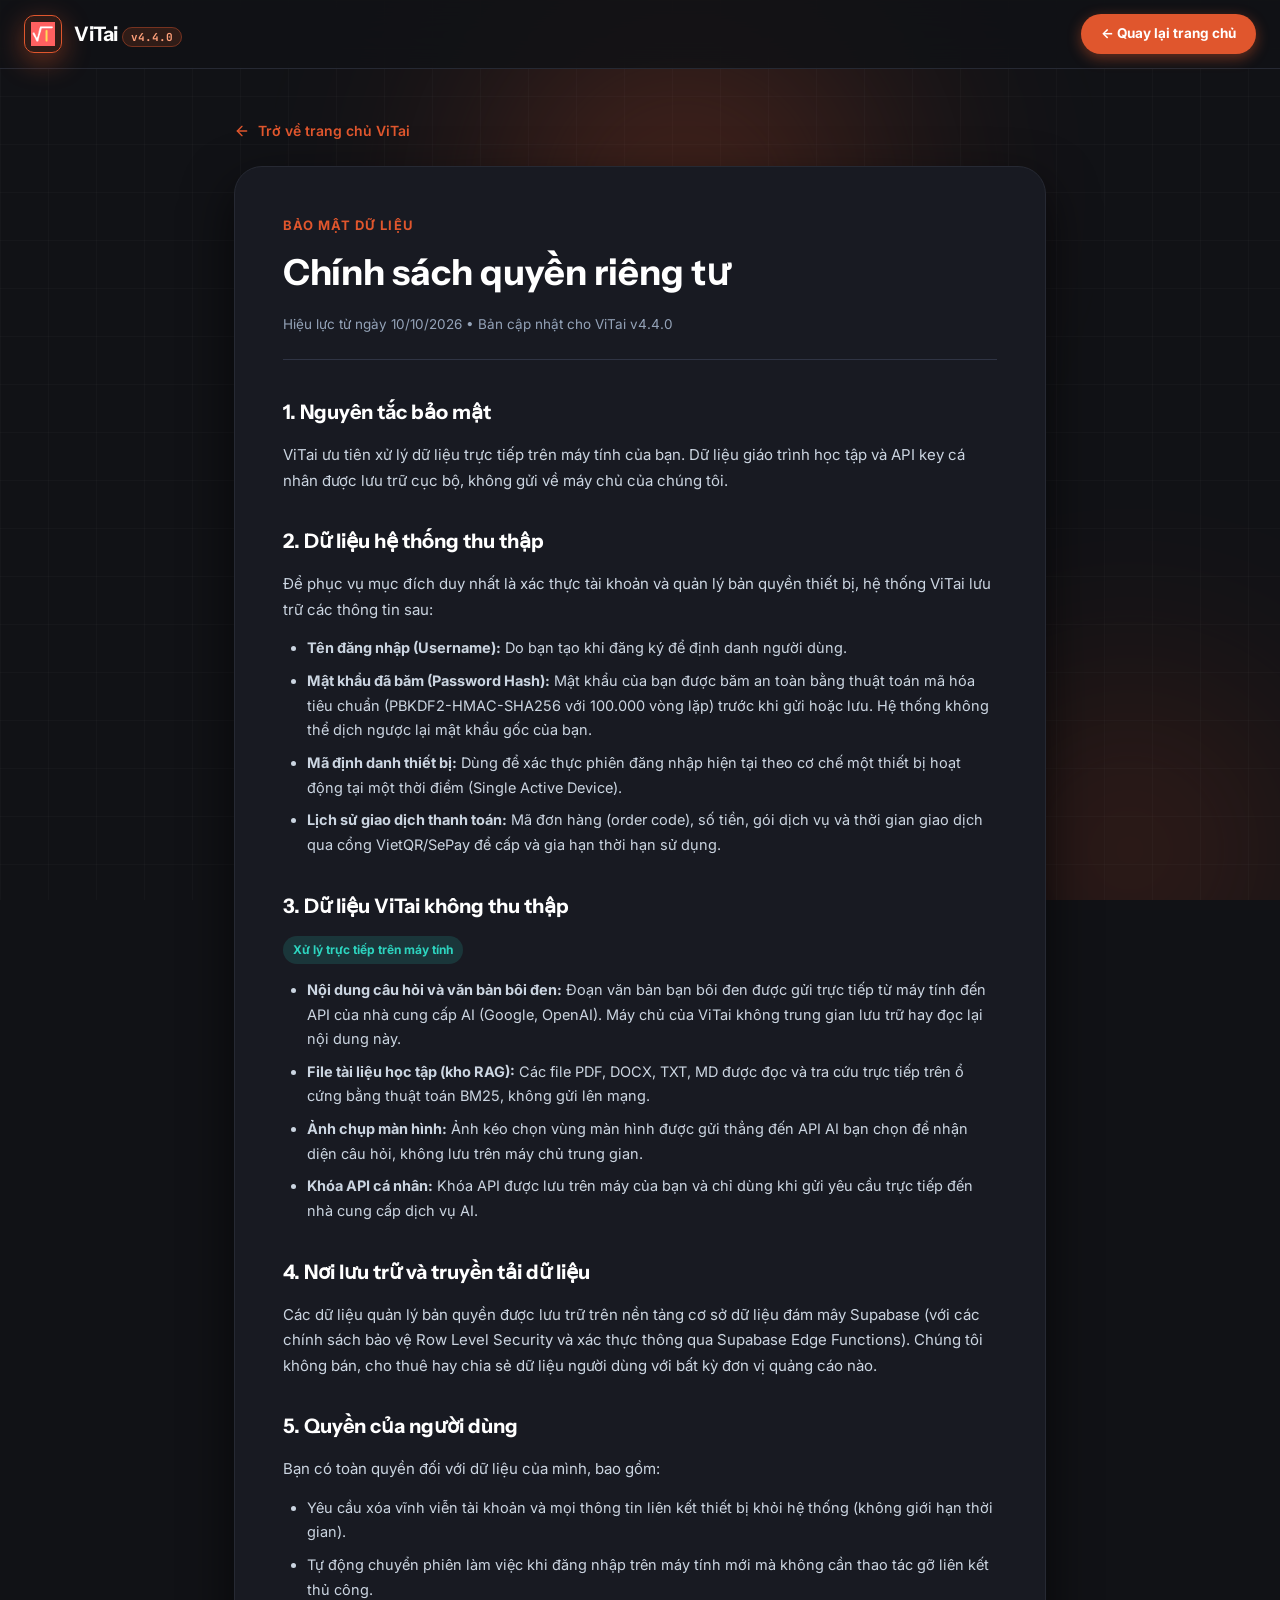
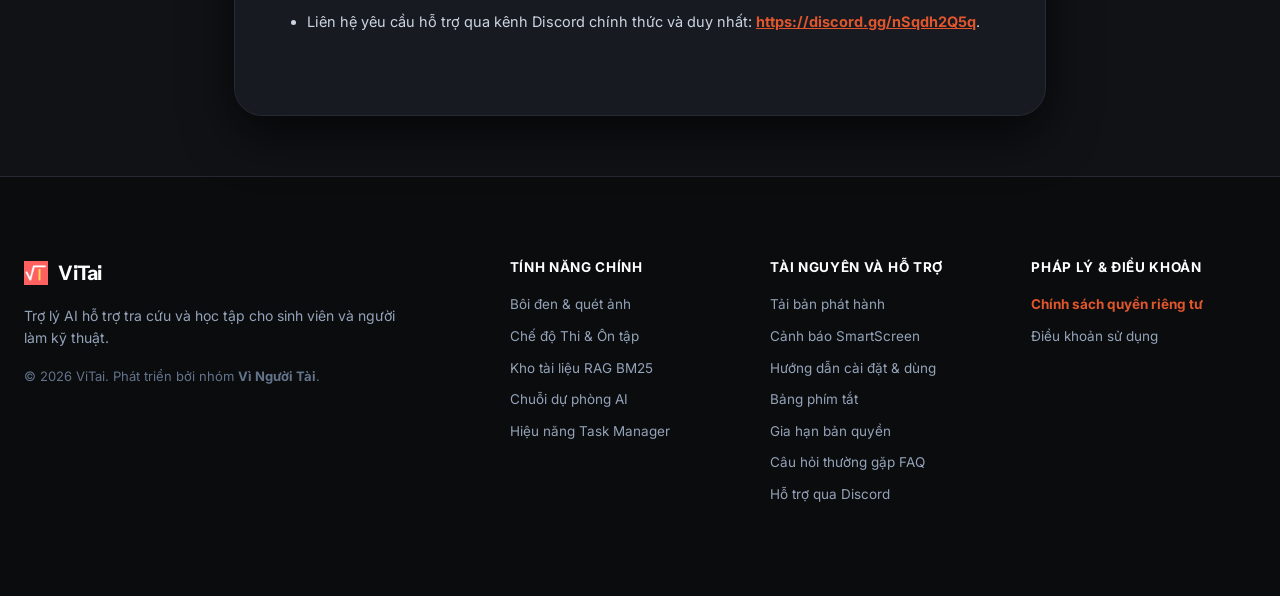
==== commit 8328b3be: "release(web): update to ViTai v4.4.0 download links" ====
--- a/privacy.html
+++ b/privacy.html
@@ -12,7 +12,7 @@
   <link rel="preconnect" href="https://fonts.gstatic.com" crossorigin>
   <link href="https://fonts.googleapis.com/css2?family=Instrument+Sans:wght@500;600;700;800&family=Inter:wght@400;500;600;700;800&family=JetBrains+Mono:wght@500;700&display=swap" rel="stylesheet">
   
-  <link rel="stylesheet" href="styles.css?v=4.3.0">
+  <link rel="stylesheet" href="styles.css?v=4.4.0">
   <style>
     .legal-page-wrapper {
       max-width: 860px;
@@ -133,7 +133,7 @@
         </div>
         <div class="brand-info">
           <span class="brand-name">ViTai</span>
-          <span class="brand-version-pill" data-app-version-v>v4.3.0</span>
+          <span class="brand-version-pill" data-app-version-v>v4.4.0</span>
         </div>
       </a>
       <div class="nav-actions">
@@ -158,7 +158,7 @@
       <header class="legal-header">
         <span class="legal-kicker">BẢO MẬT DỮ LIỆU</span>
         <h1 class="legal-title">Chính sách quyền riêng tư</h1>
-        <p class="legal-meta">Hiệu lực từ ngày 10/10/2026 • Bản cập nhật cho ViTai v4.3.0</p>
+        <p class="legal-meta">Hiệu lực từ ngày 10/10/2026 • Bản cập nhật cho ViTai v4.4.0</p>
       </header>
 
       <section class="legal-section">
@@ -253,7 +253,7 @@
     </div>
   </footer>
 
-  <script src="app.js?v=4.3.0"></script>
+  <script src="app.js?v=4.4.0"></script>
 </body>
 </html>
 
--- a/styles.css
+++ b/styles.css
@@ -1,5 +1,5 @@
 /* ==========================================================================
-   ViTai v4.3.0 - Official Theme & Bencho UI System Specification
+   ViTai v4.4.0 - Official Theme & Bencho UI System Specification
    Design Tokens matching ViTai src/vitai/ui/theme.py:
    - Dark Theme: Sleek Carbon (#111216, #181A22, #1E212B, #242836)
    - Signature ViTai Accent: #E0562D / #FF5722 (Coral / Burnt Orange)
@@ -1479,6 +1479,98 @@
   color: var(--accent-hover);
   margin-top: 8px;
   font-weight: 500;
+}
+
+/* --- TIER COMPARISON TABLE --- */
+.tier-compare-wrap {
+  max-width: 940px;
+  margin: 56px auto 0;
+  background: var(--bg-surface);
+  border: 1px solid var(--bg-surface-border);
+  border-radius: var(--radius-xl);
+  padding: 32px;
+}
+
+.tier-compare-header {
+  text-align: center;
+  margin-bottom: 24px;
+}
+
+.tier-compare-header h3 {
+  font-family: var(--font-display);
+  font-size: 22px;
+  font-weight: 800;
+  color: var(--text-white);
+  margin-bottom: 6px;
+}
+
+.tier-compare-header p {
+  font-size: 14px;
+  color: var(--text-muted);
+}
+
+.tier-compare-scroll {
+  overflow-x: auto;
+}
+
+.tier-compare-table {
+  width: 100%;
+  border-collapse: collapse;
+  font-size: 13.5px;
+  text-align: left;
+}
+
+.tier-compare-table th,
+.tier-compare-table td {
+  padding: 13px 14px;
+  border-bottom: 1px solid var(--bg-surface-border);
+  vertical-align: middle;
+}
+
+.tier-compare-table thead th {
+  font-size: 13px;
+  font-weight: 700;
+  text-transform: uppercase;
+  letter-spacing: 0.4px;
+  color: var(--text-muted);
+  border-bottom: 2px solid var(--bg-surface-border);
+}
+
+.tier-compare-table th.col-core,
+.tier-compare-table td.col-core {
+  background: rgba(224, 86, 45, 0.05);
+}
+
+.tier-compare-table thead th.col-core {
+  color: var(--accent-primary);
+}
+
+.tier-compare-table tbody tr:last-child td {
+  border-bottom: none;
+}
+
+.tier-badge {
+  display: inline-block;
+  padding: 2px 8px;
+  border-radius: 999px;
+  font-size: 11.5px;
+  font-weight: 700;
+  margin-right: 6px;
+}
+
+.tier-badge-yes {
+  background: rgba(16, 185, 129, 0.14);
+  color: #10B981;
+}
+
+.tier-badge-core {
+  background: rgba(224, 86, 45, 0.16);
+  color: var(--accent-primary);
+}
+
+.tier-badge-no {
+  background: rgba(100, 116, 139, 0.16);
+  color: var(--text-muted);
 }
 
 /* Discord Community Banner in Download Section */
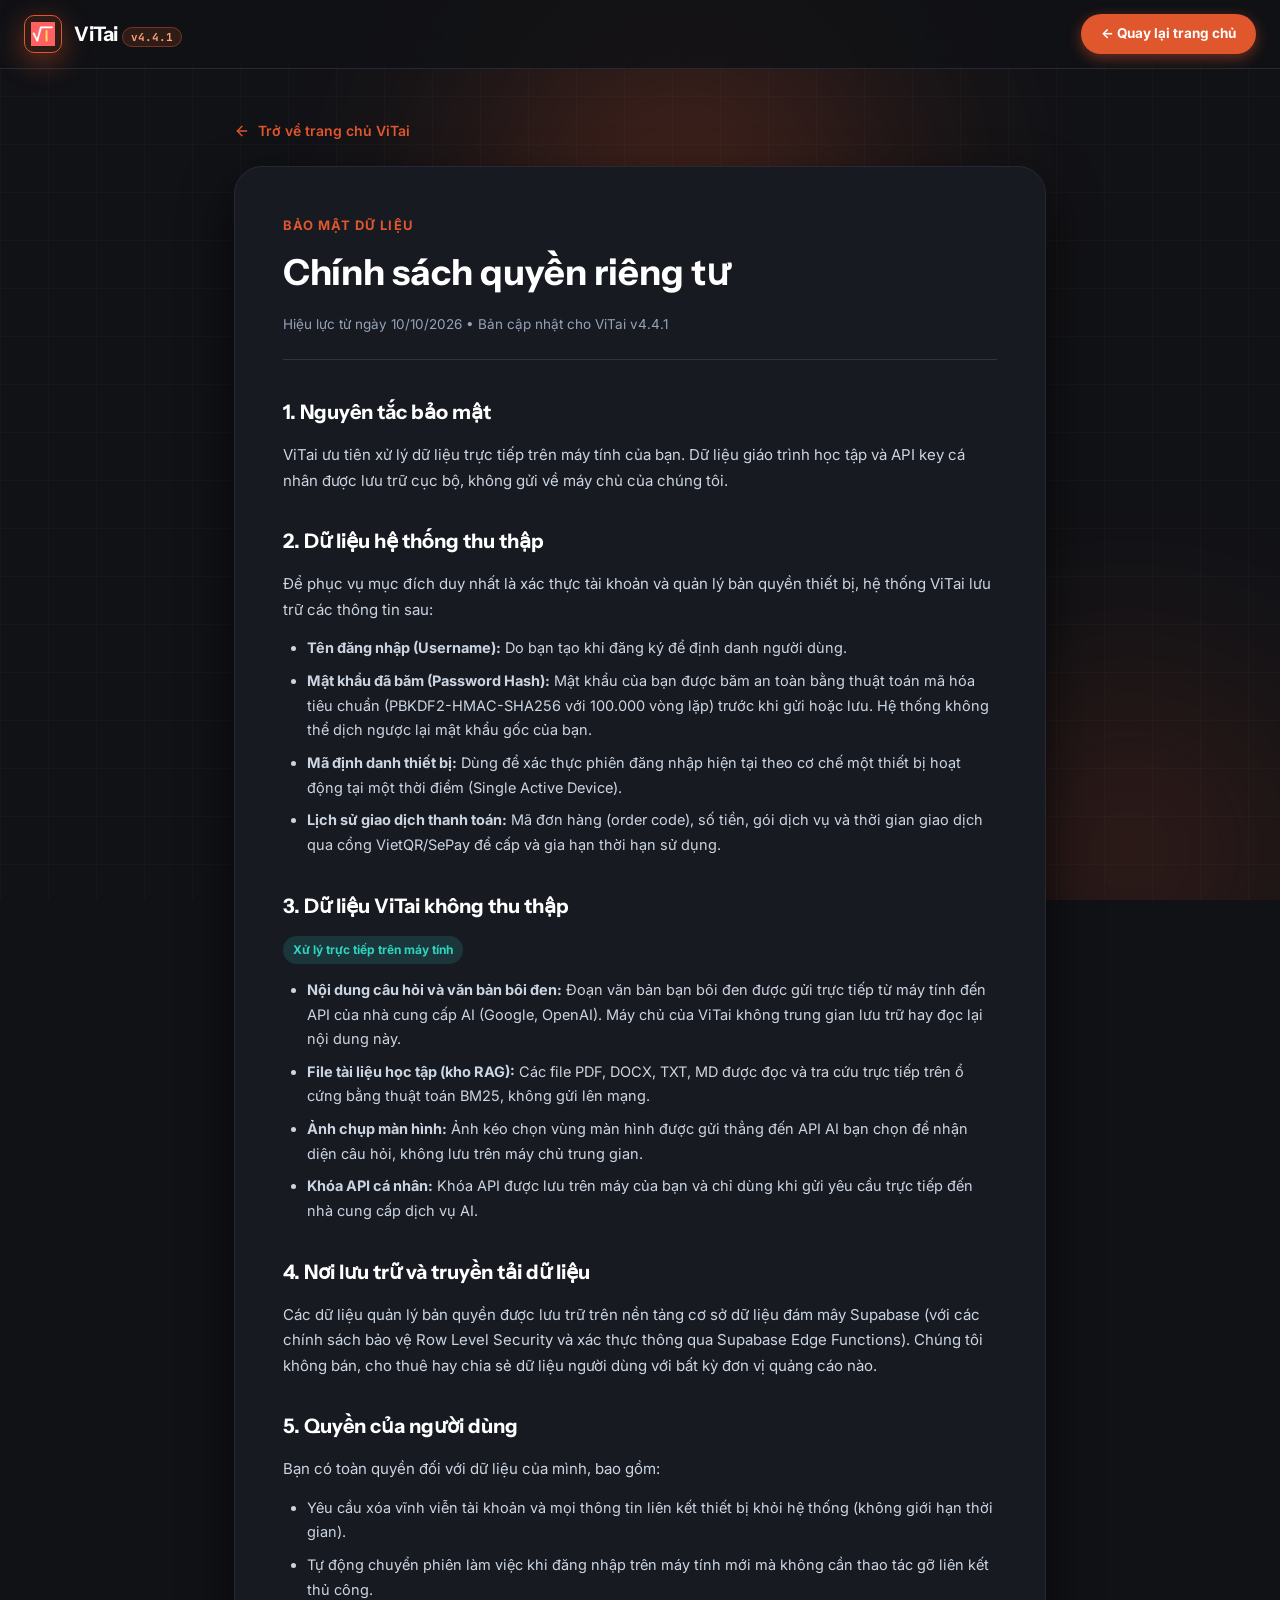
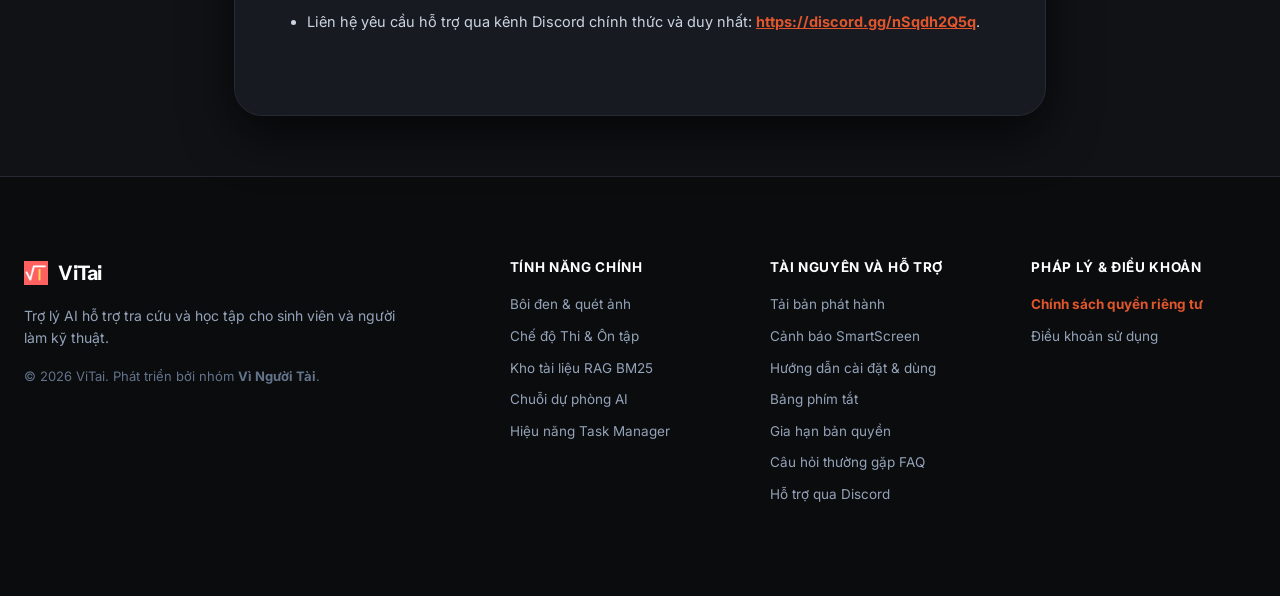
==== commit 22697b22: "release(web): update to ViTai v4.4.1 download links" ====
--- a/privacy.html
+++ b/privacy.html
@@ -12,7 +12,7 @@
   <link rel="preconnect" href="https://fonts.gstatic.com" crossorigin>
   <link href="https://fonts.googleapis.com/css2?family=Instrument+Sans:wght@500;600;700;800&family=Inter:wght@400;500;600;700;800&family=JetBrains+Mono:wght@500;700&display=swap" rel="stylesheet">
   
-  <link rel="stylesheet" href="styles.css?v=4.4.0">
+  <link rel="stylesheet" href="styles.css?v=4.4.1">
   <style>
     .legal-page-wrapper {
       max-width: 860px;
@@ -133,7 +133,7 @@
         </div>
         <div class="brand-info">
           <span class="brand-name">ViTai</span>
-          <span class="brand-version-pill" data-app-version-v>v4.4.0</span>
+          <span class="brand-version-pill" data-app-version-v>v4.4.1</span>
         </div>
       </a>
       <div class="nav-actions">
@@ -158,7 +158,7 @@
       <header class="legal-header">
         <span class="legal-kicker">BẢO MẬT DỮ LIỆU</span>
         <h1 class="legal-title">Chính sách quyền riêng tư</h1>
-        <p class="legal-meta">Hiệu lực từ ngày 10/10/2026 • Bản cập nhật cho ViTai v4.4.0</p>
+        <p class="legal-meta">Hiệu lực từ ngày 10/10/2026 • Bản cập nhật cho ViTai v4.4.1</p>
       </header>
 
       <section class="legal-section">
@@ -253,7 +253,7 @@
     </div>
   </footer>
 
-  <script src="app.js?v=4.4.0"></script>
+  <script src="app.js?v=4.4.1"></script>
 </body>
 </html>
 
--- a/styles.css
+++ b/styles.css
@@ -1,5 +1,5 @@
 /* ==========================================================================
-   ViTai v4.4.0 - Official Theme & Bencho UI System Specification
+   ViTai v4.4.1 - Official Theme & Bencho UI System Specification
    Design Tokens matching ViTai src/vitai/ui/theme.py:
    - Dark Theme: Sleek Carbon (#111216, #181A22, #1E212B, #242836)
    - Signature ViTai Accent: #E0562D / #FF5722 (Coral / Burnt Orange)
